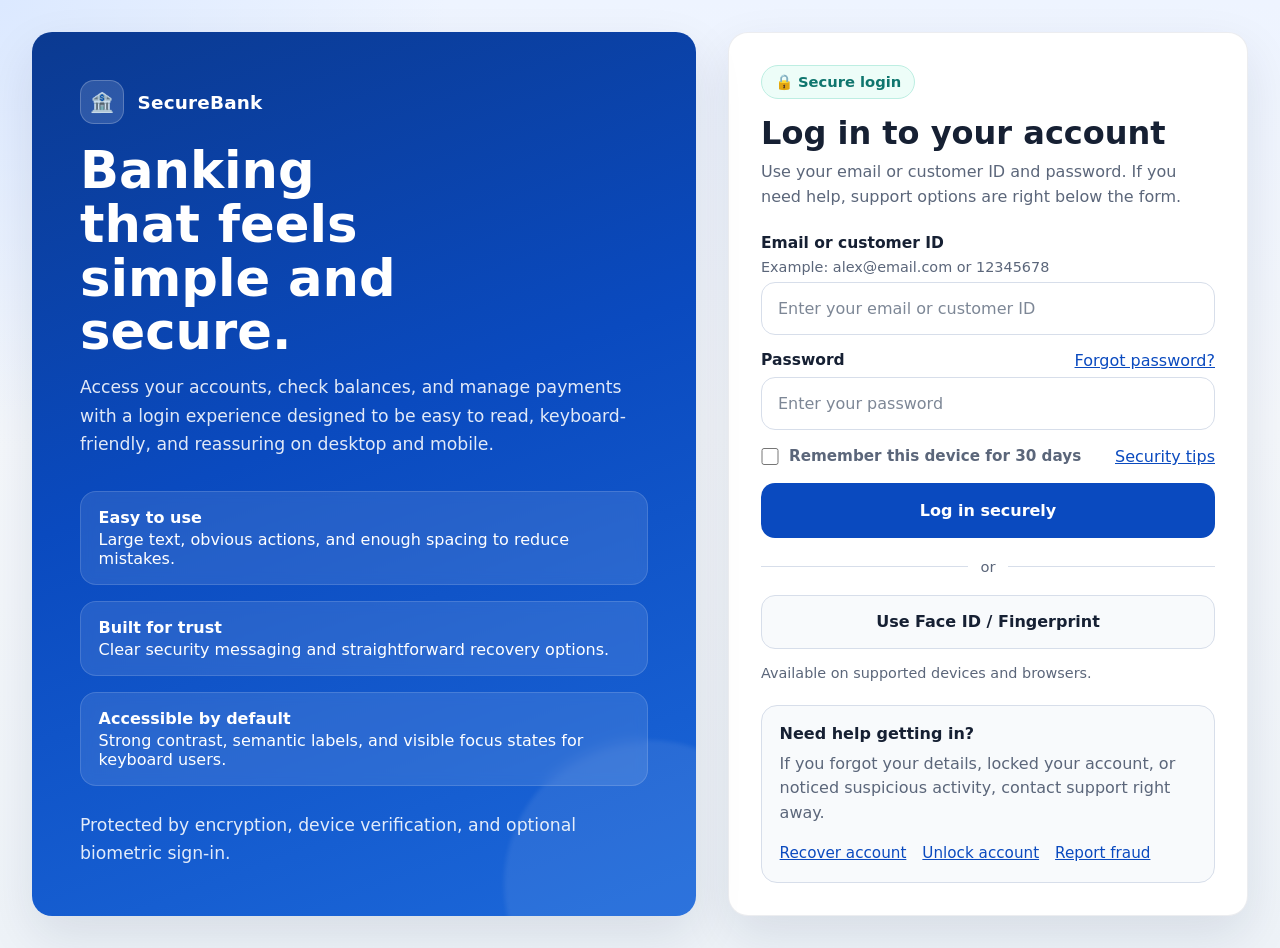
==== banking-login.html @ 1de24174 "Improve banking login page for mobile" ====
<!DOCTYPE html>
<html lang="en">
<head>
  <meta charset="UTF-8" />
  <meta name="viewport" content="width=device-width, initial-scale=1.0" />
  <title>SecureBank — Log in</title>
  <style>
    :root {
      --bg: #f4f7fb;
      --panel: #ffffff;
      --panel-muted: #f8fafc;
      --text: #162033;
      --muted: #5b667a;
      --border: #d7deea;
      --primary: #0a4abf;
      --primary-hover: #083994;
      --focus: #ffbf47;
      --success: #0f766e;
      --shadow: 0 20px 50px rgba(9, 30, 66, 0.10);
      --radius: 20px;
    }

    * { box-sizing: border-box; }

    html {
      -webkit-text-size-adjust: 100%;
    }

    body {
      margin: 0;
      font-family: Inter, system-ui, -apple-system, BlinkMacSystemFont, "Segoe UI", sans-serif;
      background:
        radial-gradient(circle at top left, #dce9ff 0, transparent 28%),
        linear-gradient(180deg, #eef4ff 0%, var(--bg) 45%, #eef3f8 100%);
      color: var(--text);
      min-height: 100vh;
    }

    a { color: var(--primary); }

    a:focus-visible,
    button:focus-visible,
    input:focus-visible {
      outline: 3px solid var(--focus);
      outline-offset: 3px;
    }

    .page {
      min-height: 100vh;
      display: grid;
      grid-template-columns: 1.1fr minmax(420px, 520px);
      gap: 2rem;
      align-items: stretch;
      padding: 2rem;
    }

    .hero,
    .card {
      border-radius: var(--radius);
    }

    .hero {
      padding: 3rem;
      background: linear-gradient(160deg, #0b3a91 0%, #0a4abf 45%, #1c68da 100%);
      color: white;
      box-shadow: var(--shadow);
      display: flex;
      flex-direction: column;
      justify-content: space-between;
      min-height: 720px;
      position: relative;
      overflow: hidden;
    }

    .hero::after {
      content: "";
      position: absolute;
      inset: auto -6rem -7rem auto;
      width: 18rem;
      height: 18rem;
      border-radius: 50%;
      background: rgba(255,255,255,0.08);
      filter: blur(2px);
    }

    .hero > * {
      position: relative;
      z-index: 1;
    }

    .brand {
      display: inline-flex;
      align-items: center;
      gap: 0.85rem;
      font-weight: 800;
      letter-spacing: 0.01em;
      font-size: 1.15rem;
    }

    .brand-mark {
      width: 2.75rem;
      height: 2.75rem;
      border-radius: 14px;
      display: inline-grid;
      place-items: center;
      background: rgba(255,255,255,0.14);
      border: 1px solid rgba(255,255,255,0.22);
      font-size: 1.2rem;
    }

    .hero h1 {
      margin: 1.25rem 0 0.9rem;
      font-size: clamp(2rem, 4vw, 3.4rem);
      line-height: 1.05;
      max-width: 10ch;
    }

    .hero p {
      color: rgba(255,255,255,0.88);
      font-size: 1.08rem;
      line-height: 1.65;
      max-width: 54ch;
      margin: 0;
    }

    .feature-list {
      list-style: none;
      padding: 0;
      margin: 2rem 0 0;
      display: grid;
      gap: 1rem;
    }

    .feature-list li {
      padding: 1rem 1.1rem;
      border-radius: 16px;
      background: rgba(255,255,255,0.10);
      border: 1px solid rgba(255,255,255,0.14);
      backdrop-filter: blur(6px);
    }

    .feature-list strong {
      display: block;
      margin-bottom: 0.2rem;
      font-size: 1rem;
    }

    .footer-note {
      margin-top: 2rem;
      color: rgba(255,255,255,0.78);
      font-size: 0.95rem;
    }

    .card-wrap {
      display: grid;
      place-items: center;
    }

    .card {
      width: 100%;
      background: var(--panel);
      border: 1px solid rgba(14, 30, 62, 0.08);
      box-shadow: var(--shadow);
      padding: 2rem;
    }

    .eyebrow {
      display: inline-flex;
      align-items: center;
      gap: 0.5rem;
      color: var(--success);
      background: #edfdf8;
      border: 1px solid #bdeee2;
      border-radius: 999px;
      padding: 0.45rem 0.8rem;
      font-size: 0.92rem;
      font-weight: 600;
    }

    .card h2 {
      margin: 1rem 0 0.4rem;
      font-size: 2rem;
      line-height: 1.15;
    }

    .card > p {
      margin: 0 0 1.5rem;
      color: var(--muted);
      line-height: 1.6;
    }

    form {
      display: grid;
      gap: 1rem;
    }

    .field {
      display: grid;
      gap: 0.45rem;
    }

    label {
      font-weight: 700;
      font-size: 0.97rem;
    }

    .hint {
      color: var(--muted);
      font-size: 0.9rem;
    }

    input {
      width: 100%;
      min-height: 3.3rem;
      border: 1px solid var(--border);
      border-radius: 14px;
      padding: 0.85rem 1rem;
      font: inherit;
      color: var(--text);
      background: #fff;
    }

    input::placeholder { color: #7d8796; }

    .inline-row {
      display: flex;
      justify-content: space-between;
      gap: 1rem;
      align-items: center;
      flex-wrap: wrap;
    }

    .check {
      display: inline-flex;
      align-items: center;
      gap: 0.65rem;
      color: var(--muted);
      font-size: 0.95rem;
      line-height: 1.4;
    }

    .check input {
      width: 1.1rem;
      height: 1.1rem;
      min-height: auto;
      margin: 0;
      accent-color: var(--primary);
      flex: 0 0 auto;
    }

    .btn {
      min-height: 3.4rem;
      border: 0;
      border-radius: 14px;
      font: inherit;
      font-weight: 800;
      cursor: pointer;
      transition: transform 120ms ease, background 120ms ease;
      width: 100%;
    }

    .btn:hover { transform: translateY(-1px); }

    .btn-primary {
      background: var(--primary);
      color: white;
    }

    .btn-primary:hover { background: var(--primary-hover); }

    .btn-secondary {
      background: var(--panel-muted);
      color: var(--text);
      border: 1px solid var(--border);
    }

    .or {
      display: grid;
      grid-template-columns: 1fr auto 1fr;
      gap: 0.75rem;
      align-items: center;
      color: var(--muted);
      font-size: 0.92rem;
      margin: 0.25rem 0;
    }

    .or::before,
    .or::after {
      content: "";
      height: 1px;
      background: var(--border);
    }

    .support-box {
      margin-top: 1.5rem;
      padding: 1rem 1.1rem;
      border-radius: 16px;
      background: var(--panel-muted);
      border: 1px solid var(--border);
      color: var(--muted);
      line-height: 1.55;
    }

    .support-box strong {
      color: var(--text);
      display: block;
      margin-bottom: 0.3rem;
    }

    .sub-links {
      display: flex;
      gap: 1rem;
      flex-wrap: wrap;
      margin-top: 1rem;
      font-size: 0.95rem;
    }

    @media (max-width: 980px) {
      .page {
        grid-template-columns: 1fr;
      }

      .hero {
        min-height: auto;
      }
    }

    @media (max-width: 640px) {
      body {
        background: linear-gradient(180deg, #eef4ff 0%, #f6f9fc 100%);
      }

      .page {
        padding: 0.75rem;
        gap: 0.9rem;
      }

      .hero,
      .card {
        padding: 1.2rem;
        border-radius: 18px;
      }

      .hero h1 {
        max-width: none;
        font-size: 1.85rem;
      }

      .hero p {
        font-size: 1rem;
      }

      .feature-list {
        gap: 0.75rem;
        margin-top: 1.25rem;
      }

      .feature-list li {
        padding: 0.9rem;
      }

      .footer-note {
        margin-top: 1.25rem;
        font-size: 0.9rem;
      }

      .card h2 {
        font-size: 1.55rem;
      }

      .card > p {
        margin-bottom: 1.1rem;
      }

      input,
      .btn {
        min-height: 3.5rem;
      }

      .inline-row {
        align-items: flex-start;
      }

      .inline-row a {
        font-size: 0.95rem;
      }

      .sub-links {
        flex-direction: column;
        gap: 0.55rem;
      }
    }
  </style>
</head>
<body>
  <main class="page">
    <section class="hero" aria-labelledby="welcome-heading">
      <div>
        <div class="brand" aria-label="SecureBank">
          <span class="brand-mark" aria-hidden="true">🏦</span>
          <span>SecureBank</span>
        </div>
        <h1 id="welcome-heading">Banking that feels simple and secure.</h1>
        <p>
          Access your accounts, check balances, and manage payments with a login experience designed to be easy to read,
          keyboard-friendly, and reassuring on desktop and mobile.
        </p>

        <ul class="feature-list">
          <li>
            <strong>Easy to use</strong>
            Large text, obvious actions, and enough spacing to reduce mistakes.
          </li>
          <li>
            <strong>Built for trust</strong>
            Clear security messaging and straightforward recovery options.
          </li>
          <li>
            <strong>Accessible by default</strong>
            Strong contrast, semantic labels, and visible focus states for keyboard users.
          </li>
        </ul>
      </div>

      <p class="footer-note">Protected by encryption, device verification, and optional biometric sign-in.</p>
    </section>

    <section class="card-wrap" aria-label="Login panel">
      <div class="card">
        <span class="eyebrow" aria-label="Security notice">🔒 Secure login</span>
        <h2>Log in to your account</h2>
        <p>Use your email or customer ID and password. If you need help, support options are right below the form.</p>

        <form action="#" method="post">
          <div class="field">
            <label for="identity">Email or customer ID</label>
            <span class="hint" id="identity-hint">Example: alex@email.com or 12345678</span>
            <input id="identity" name="identity" type="text" autocomplete="username" inputmode="email" aria-describedby="identity-hint" placeholder="Enter your email or customer ID" />
          </div>

          <div class="field">
            <div class="inline-row">
              <label for="password">Password</label>
              <a href="#">Forgot password?</a>
            </div>
            <input id="password" name="password" type="password" autocomplete="current-password" placeholder="Enter your password" />
          </div>

          <div class="inline-row">
            <label class="check" for="remember-me">
              <input id="remember-me" name="remember-me" type="checkbox" />
              <span>Remember this device for 30 days</span>
            </label>
            <a href="#">Security tips</a>
          </div>

          <button class="btn btn-primary" type="submit">Log in securely</button>

          <div class="or">or</div>

          <button class="btn btn-secondary" type="button" aria-describedby="biometric-note">Use Face ID / Fingerprint</button>
          <span class="hint" id="biometric-note">Available on supported devices and browsers.</span>
        </form>

        <div class="support-box" role="note" aria-label="Help and support">
          <strong>Need help getting in?</strong>
          If you forgot your details, locked your account, or noticed suspicious activity, contact support right away.
          <div class="sub-links">
            <a href="#">Recover account</a>
            <a href="#">Unlock account</a>
            <a href="#">Report fraud</a>
          </div>
        </div>
      </div>
    </section>
  </main>
</body>
</html>
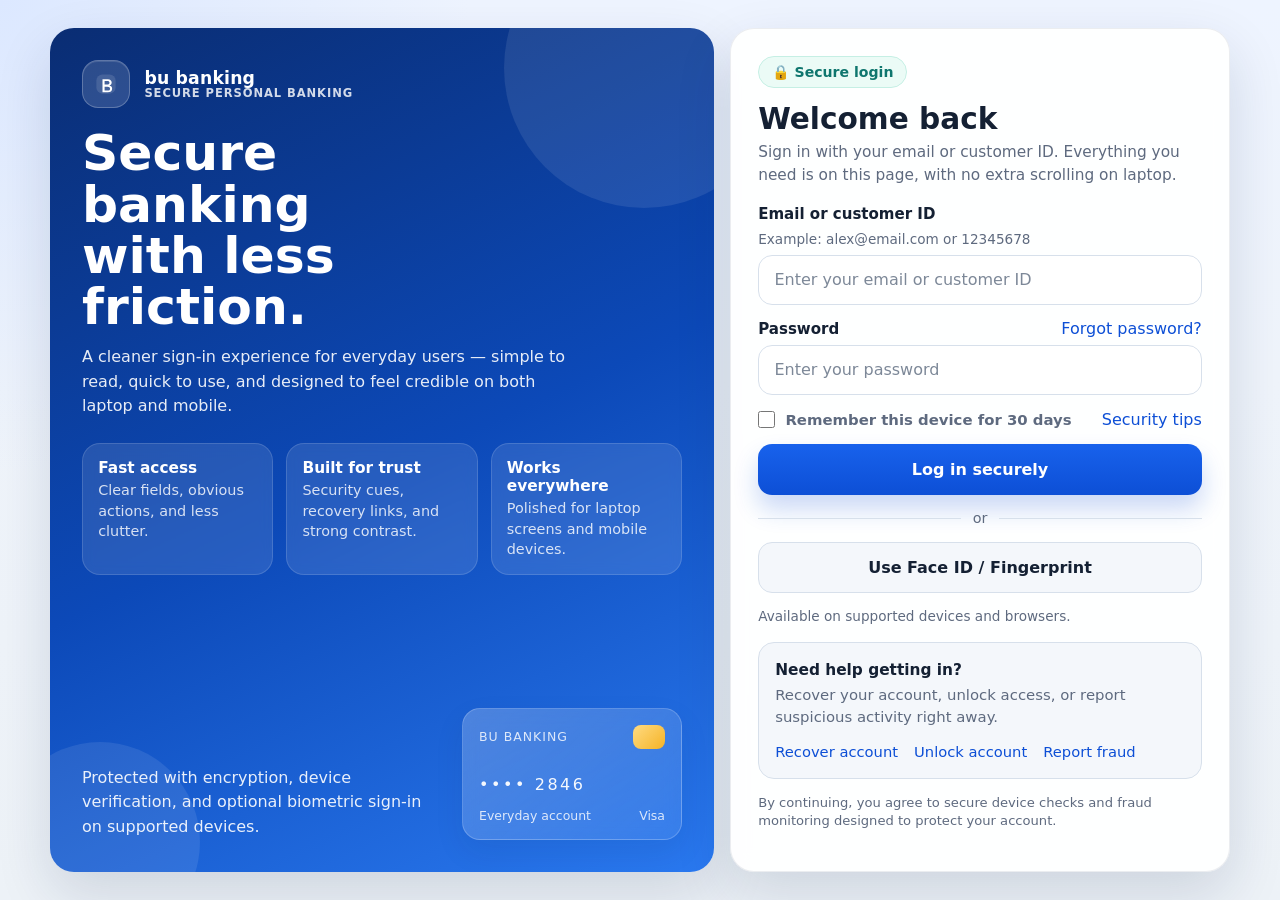
==== commit bc55d9a8: "Refresh bu banking login page with premium one-screen layout" ====
--- a/banking-login.html
+++ b/banking-login.html
@@ -3,40 +3,48 @@
 <head>
   <meta charset="UTF-8" />
   <meta name="viewport" content="width=device-width, initial-scale=1.0" />
-  <title>SecureBank — Log in</title>
+  <title>bu banking — Log in</title>
   <style>
     :root {
-      --bg: #f4f7fb;
-      --panel: #ffffff;
-      --panel-muted: #f8fafc;
-      --text: #162033;
-      --muted: #5b667a;
-      --border: #d7deea;
-      --primary: #0a4abf;
-      --primary-hover: #083994;
+      --bg: #eff4fb;
+      --panel: rgba(255, 255, 255, 0.94);
+      --panel-solid: #ffffff;
+      --panel-muted: #f4f7fb;
+      --text: #142033;
+      --muted: #5e6a7f;
+      --border: #d7e0eb;
+      --primary: #0d4fd6;
+      --primary-hover: #0a3faa;
+      --primary-deep: #0a2f7a;
       --focus: #ffbf47;
       --success: #0f766e;
-      --shadow: 0 20px 50px rgba(9, 30, 66, 0.10);
-      --radius: 20px;
+      --hero-start: #0a2d73;
+      --hero-mid: #0c49b8;
+      --hero-end: #2a79f0;
+      --shadow: 0 22px 56px rgba(12, 32, 77, 0.14);
+      --shadow-soft: 0 12px 30px rgba(12, 32, 77, 0.08);
+      --radius: 24px;
     }
 
     * { box-sizing: border-box; }
-
-    html {
-      -webkit-text-size-adjust: 100%;
-    }
+    html { -webkit-text-size-adjust: 100%; }
 
     body {
       margin: 0;
       font-family: Inter, system-ui, -apple-system, BlinkMacSystemFont, "Segoe UI", sans-serif;
       background:
-        radial-gradient(circle at top left, #dce9ff 0, transparent 28%),
-        linear-gradient(180deg, #eef4ff 0%, var(--bg) 45%, #eef3f8 100%);
+        radial-gradient(circle at top left, #dce8ff 0, transparent 30%),
+        linear-gradient(180deg, #eef4ff 0%, var(--bg) 42%, #edf2f7 100%);
       color: var(--text);
       min-height: 100vh;
     }
 
-    a { color: var(--primary); }
+    a {
+      color: var(--primary);
+      text-decoration: none;
+    }
+
+    a:hover { text-decoration: underline; }
 
     a:focus-visible,
     button:focus-visible,
@@ -48,107 +56,206 @@
     .page {
       min-height: 100vh;
       display: grid;
-      grid-template-columns: 1.1fr minmax(420px, 520px);
-      gap: 2rem;
+      place-items: center;
+      padding: 1.25rem;
+    }
+
+    .shell {
+      width: min(1180px, 100%);
+      min-height: min(92vh, 860px);
+      display: grid;
+      grid-template-columns: 1.05fr minmax(420px, 500px);
+      gap: 1rem;
       align-items: stretch;
-      padding: 2rem;
     }
 
     .hero,
     .card {
       border-radius: var(--radius);
+      overflow: hidden;
     }
 
     .hero {
-      padding: 3rem;
-      background: linear-gradient(160deg, #0b3a91 0%, #0a4abf 45%, #1c68da 100%);
+      position: relative;
+      background: linear-gradient(155deg, var(--hero-start) 0%, var(--hero-mid) 52%, var(--hero-end) 100%);
       color: white;
       box-shadow: var(--shadow);
+      padding: 2rem;
       display: flex;
       flex-direction: column;
       justify-content: space-between;
-      min-height: 720px;
-      position: relative;
-      overflow: hidden;
-    }
-
+      min-height: 0;
+    }
+
+    .hero::before,
     .hero::after {
       content: "";
       position: absolute;
-      inset: auto -6rem -7rem auto;
-      width: 18rem;
-      height: 18rem;
-      border-radius: 50%;
-      background: rgba(255,255,255,0.08);
-      filter: blur(2px);
-    }
-
-    .hero > * {
-      position: relative;
-      z-index: 1;
-    }
+      border-radius: 999px;
+      background: rgba(255,255,255,0.09);
+      z-index: 0;
+    }
+
+    .hero::before {
+      width: 280px;
+      height: 280px;
+      top: -100px;
+      right: -70px;
+    }
+
+    .hero::after {
+      width: 200px;
+      height: 200px;
+      bottom: -70px;
+      left: -50px;
+    }
+
+    .hero > * { position: relative; z-index: 1; }
 
     .brand {
       display: inline-flex;
       align-items: center;
-      gap: 0.85rem;
+      gap: 0.9rem;
       font-weight: 800;
       letter-spacing: 0.01em;
-      font-size: 1.15rem;
-    }
-
-    .brand-mark {
-      width: 2.75rem;
-      height: 2.75rem;
-      border-radius: 14px;
-      display: inline-grid;
+      font-size: 1.08rem;
+    }
+
+    .logo {
+      width: 3rem;
+      height: 3rem;
+      border-radius: 16px;
+      background: rgba(255,255,255,0.14);
+      border: 1px solid rgba(255,255,255,0.24);
+      display: grid;
       place-items: center;
-      background: rgba(255,255,255,0.14);
-      border: 1px solid rgba(255,255,255,0.22);
-      font-size: 1.2rem;
+      box-shadow: inset 0 1px 0 rgba(255,255,255,0.12);
+      flex: 0 0 auto;
+    }
+
+    .logo svg {
+      width: 1.75rem;
+      height: 1.75rem;
+      display: block;
+    }
+
+    .brand-text {
+      display: flex;
+      flex-direction: column;
+      line-height: 1.05;
+    }
+
+    .brand-text small {
+      font-size: 0.72rem;
+      font-weight: 600;
+      opacity: 0.82;
+      letter-spacing: 0.08em;
+      text-transform: uppercase;
+    }
+
+    .hero-copy {
+      margin: 1.2rem 0 1.5rem;
     }
 
     .hero h1 {
-      margin: 1.25rem 0 0.9rem;
-      font-size: clamp(2rem, 4vw, 3.4rem);
-      line-height: 1.05;
-      max-width: 10ch;
+      margin: 0 0 0.75rem;
+      font-size: clamp(2rem, 4vw, 3.15rem);
+      line-height: 1.02;
+      max-width: 9ch;
     }
 
     .hero p {
-      color: rgba(255,255,255,0.88);
-      font-size: 1.08rem;
-      line-height: 1.65;
-      max-width: 54ch;
       margin: 0;
-    }
-
-    .feature-list {
-      list-style: none;
-      padding: 0;
-      margin: 2rem 0 0;
-      display: grid;
-      gap: 1rem;
-    }
-
-    .feature-list li {
-      padding: 1rem 1.1rem;
-      border-radius: 16px;
-      background: rgba(255,255,255,0.10);
+      max-width: 48ch;
+      color: rgba(255,255,255,0.9);
+      font-size: 1rem;
+      line-height: 1.55;
+    }
+
+    .trust-grid {
+      display: grid;
+      grid-template-columns: repeat(3, minmax(0, 1fr));
+      gap: 0.8rem;
+      margin-top: 1.2rem;
+    }
+
+    .trust-card {
+      padding: 0.95rem;
+      border-radius: 18px;
+      background: rgba(255,255,255,0.11);
       border: 1px solid rgba(255,255,255,0.14);
       backdrop-filter: blur(6px);
     }
 
-    .feature-list strong {
+    .trust-card strong {
       display: block;
-      margin-bottom: 0.2rem;
+      font-size: 0.96rem;
+      margin-bottom: 0.18rem;
+    }
+
+    .trust-card span {
+      display: block;
+      color: rgba(255,255,255,0.82);
+      font-size: 0.9rem;
+      line-height: 1.4;
+    }
+
+    .hero-bottom {
+      display: grid;
+      grid-template-columns: 1fr auto;
+      gap: 1rem;
+      align-items: end;
+      margin-top: 1.3rem;
+    }
+
+    .hero-note {
+      color: rgba(255,255,255,0.78);
+      font-size: 0.92rem;
+      line-height: 1.45;
+    }
+
+    .mini-card {
+      width: 220px;
+      padding: 1rem;
+      border-radius: 18px;
+      background: linear-gradient(140deg, rgba(255,255,255,0.22), rgba(255,255,255,0.08));
+      border: 1px solid rgba(255,255,255,0.2);
+      box-shadow: var(--shadow-soft);
+      backdrop-filter: blur(8px);
+    }
+
+    .mini-card-top,
+    .mini-card-bottom {
+      display: flex;
+      justify-content: space-between;
+      align-items: center;
+    }
+
+    .mini-card-top {
+      margin-bottom: 1.6rem;
+      font-size: 0.78rem;
+      letter-spacing: 0.08em;
+      text-transform: uppercase;
+      color: rgba(255,255,255,0.82);
+    }
+
+    .mini-chip {
+      width: 2rem;
+      height: 1.5rem;
+      border-radius: 8px;
+      background: linear-gradient(135deg, #ffdb82, #f5b326);
+    }
+
+    .mini-card-number {
       font-size: 1rem;
-    }
-
-    .footer-note {
-      margin-top: 2rem;
-      color: rgba(255,255,255,0.78);
-      font-size: 0.95rem;
+      letter-spacing: 0.16em;
+      margin-bottom: 0.9rem;
+      color: rgba(255,255,255,0.95);
+    }
+
+    .mini-card-bottom {
+      font-size: 0.78rem;
+      color: rgba(255,255,255,0.82);
     }
 
     .card-wrap {
@@ -159,9 +266,12 @@
     .card {
       width: 100%;
       background: var(--panel);
-      border: 1px solid rgba(14, 30, 62, 0.08);
+      border: 1px solid rgba(18, 32, 63, 0.08);
       box-shadow: var(--shadow);
-      padding: 2rem;
+      backdrop-filter: blur(10px);
+      padding: 1.7rem;
+      display: grid;
+      align-content: center;
     }
 
     .eyebrow {
@@ -169,64 +279,76 @@
       align-items: center;
       gap: 0.5rem;
       color: var(--success);
-      background: #edfdf8;
-      border: 1px solid #bdeee2;
+      background: #ebfbf6;
+      border: 1px solid #c5efe4;
       border-radius: 999px;
-      padding: 0.45rem 0.8rem;
-      font-size: 0.92rem;
-      font-weight: 600;
+      padding: 0.42rem 0.78rem;
+      font-size: 0.88rem;
+      font-weight: 700;
+      width: fit-content;
     }
 
     .card h2 {
-      margin: 1rem 0 0.4rem;
-      font-size: 2rem;
-      line-height: 1.15;
-    }
-
-    .card > p {
-      margin: 0 0 1.5rem;
+      margin: 0.95rem 0 0.35rem;
+      font-size: 1.85rem;
+      line-height: 1.1;
+    }
+
+    .card-intro {
+      margin: 0 0 1.15rem;
       color: var(--muted);
-      line-height: 1.6;
+      line-height: 1.5;
+      font-size: 0.96rem;
     }
 
     form {
       display: grid;
-      gap: 1rem;
+      gap: 0.9rem;
     }
 
     .field {
       display: grid;
-      gap: 0.45rem;
+      gap: 0.4rem;
     }
 
     label {
       font-weight: 700;
-      font-size: 0.97rem;
+      font-size: 0.94rem;
     }
 
     .hint {
       color: var(--muted);
-      font-size: 0.9rem;
+      font-size: 0.85rem;
+      line-height: 1.35;
     }
 
     input {
       width: 100%;
-      min-height: 3.3rem;
+      min-height: 3.15rem;
       border: 1px solid var(--border);
       border-radius: 14px;
-      padding: 0.85rem 1rem;
+      padding: 0.82rem 0.95rem;
       font: inherit;
       color: var(--text);
-      background: #fff;
-    }
-
-    input::placeholder { color: #7d8796; }
+      background: var(--panel-solid);
+      transition: border-color 120ms ease, box-shadow 120ms ease;
+    }
+
+    input::placeholder {
+      color: #7d8898;
+    }
+
+    input:hover,
+    input:focus-visible {
+      border-color: #9eb6e9;
+      box-shadow: 0 0 0 4px rgba(13, 79, 214, 0.08);
+    }
 
     .inline-row {
       display: flex;
       justify-content: space-between;
+      align-items: center;
       gap: 1rem;
-      align-items: center;
       flex-wrap: wrap;
     }
 
@@ -235,38 +357,44 @@
       align-items: center;
       gap: 0.65rem;
       color: var(--muted);
-      font-size: 0.95rem;
-      line-height: 1.4;
+      font-size: 0.93rem;
+      line-height: 1.35;
     }
 
     .check input {
-      width: 1.1rem;
-      height: 1.1rem;
+      width: 1.05rem;
+      height: 1.05rem;
       min-height: auto;
       margin: 0;
       accent-color: var(--primary);
       flex: 0 0 auto;
+      box-shadow: none;
     }
 
     .btn {
-      min-height: 3.4rem;
+      width: 100%;
+      min-height: 3.2rem;
       border: 0;
       border-radius: 14px;
       font: inherit;
       font-weight: 800;
       cursor: pointer;
-      transition: transform 120ms ease, background 120ms ease;
-      width: 100%;
-    }
-
-    .btn:hover { transform: translateY(-1px); }
+      transition: transform 120ms ease, background 120ms ease, box-shadow 120ms ease;
+    }
+
+    .btn:hover {
+      transform: translateY(-1px);
+    }
 
     .btn-primary {
-      background: var(--primary);
+      background: linear-gradient(180deg, #1862ec 0%, var(--primary) 100%);
       color: white;
-    }
-
-    .btn-primary:hover { background: var(--primary-hover); }
+      box-shadow: 0 14px 24px rgba(13, 79, 214, 0.22);
+    }
+
+    .btn-primary:hover {
+      background: linear-gradient(180deg, #1557d2 0%, var(--primary-hover) 100%);
+    }
 
     .btn-secondary {
       background: var(--panel-muted);
@@ -280,8 +408,8 @@
       gap: 0.75rem;
       align-items: center;
       color: var(--muted);
-      font-size: 0.92rem;
-      margin: 0.25rem 0;
+      font-size: 0.9rem;
+      margin: 0.05rem 0;
     }
 
     .or::before,
@@ -292,97 +420,116 @@
     }
 
     .support-box {
-      margin-top: 1.5rem;
-      padding: 1rem 1.1rem;
+      margin-top: 1.05rem;
+      padding: 0.95rem 1rem;
       border-radius: 16px;
       background: var(--panel-muted);
       border: 1px solid var(--border);
       color: var(--muted);
-      line-height: 1.55;
+      line-height: 1.45;
+      font-size: 0.93rem;
     }
 
     .support-box strong {
+      display: block;
+      margin-bottom: 0.28rem;
       color: var(--text);
-      display: block;
-      margin-bottom: 0.3rem;
+      font-size: 0.96rem;
     }
 
     .sub-links {
       display: flex;
-      gap: 1rem;
       flex-wrap: wrap;
-      margin-top: 1rem;
-      font-size: 0.95rem;
-    }
-
-    @media (max-width: 980px) {
+      gap: 0.8rem 1rem;
+      margin-top: 0.8rem;
+      font-size: 0.92rem;
+    }
+
+    .legal {
+      margin-top: 0.95rem;
+      color: var(--muted);
+      font-size: 0.82rem;
+      line-height: 1.4;
+    }
+
+    @media (max-width: 1100px) {
+      .shell {
+        grid-template-columns: 1fr 460px;
+      }
+
+      .trust-grid {
+        grid-template-columns: 1fr;
+      }
+
+      .hero-bottom {
+        grid-template-columns: 1fr;
+      }
+    }
+
+    @media (max-width: 920px) {
       .page {
+        padding: 0.85rem;
+      }
+
+      .shell {
+        min-height: auto;
         grid-template-columns: 1fr;
       }
 
-      .hero {
+      .hero,
+      .card {
         min-height: auto;
+      }
+
+      .mini-card {
+        width: 100%;
+        max-width: 260px;
       }
     }
 
     @media (max-width: 640px) {
       body {
-        background: linear-gradient(180deg, #eef4ff 0%, #f6f9fc 100%);
+        background: linear-gradient(180deg, #eef4ff 0%, #f5f8fc 100%);
       }
 
       .page {
-        padding: 0.75rem;
-        gap: 0.9rem;
+        padding: 0.7rem;
       }
 
       .hero,
       .card {
         padding: 1.2rem;
-        border-radius: 18px;
+        border-radius: 20px;
+      }
+
+      .hero-copy {
+        margin-bottom: 1rem;
       }
 
       .hero h1 {
         max-width: none;
-        font-size: 1.85rem;
+        font-size: 1.95rem;
       }
 
       .hero p {
-        font-size: 1rem;
-      }
-
-      .feature-list {
-        gap: 0.75rem;
-        margin-top: 1.25rem;
-      }
-
-      .feature-list li {
-        padding: 0.9rem;
-      }
-
-      .footer-note {
-        margin-top: 1.25rem;
-        font-size: 0.9rem;
+        font-size: 0.96rem;
+      }
+
+      .trust-grid {
+        gap: 0.7rem;
+      }
+
+      .trust-card {
+        padding: 0.82rem;
       }
 
       .card h2 {
-        font-size: 1.55rem;
-      }
-
-      .card > p {
-        margin-bottom: 1.1rem;
+        font-size: 1.6rem;
       }
 
       input,
       .btn {
-        min-height: 3.5rem;
-      }
-
-      .inline-row {
-        align-items: flex-start;
-      }
-
-      .inline-row a {
-        font-size: 0.95rem;
+        min-height: 3.45rem;
       }
 
       .sub-links {
@@ -394,85 +541,113 @@
 </head>
 <body>
   <main class="page">
-    <section class="hero" aria-labelledby="welcome-heading">
-      <div>
-        <div class="brand" aria-label="SecureBank">
-          <span class="brand-mark" aria-hidden="true">🏦</span>
-          <span>SecureBank</span>
-        </div>
-        <h1 id="welcome-heading">Banking that feels simple and secure.</h1>
-        <p>
-          Access your accounts, check balances, and manage payments with a login experience designed to be easy to read,
-          keyboard-friendly, and reassuring on desktop and mobile.
-        </p>
-
-        <ul class="feature-list">
-          <li>
-            <strong>Easy to use</strong>
-            Large text, obvious actions, and enough spacing to reduce mistakes.
-          </li>
-          <li>
-            <strong>Built for trust</strong>
-            Clear security messaging and straightforward recovery options.
-          </li>
-          <li>
-            <strong>Accessible by default</strong>
-            Strong contrast, semantic labels, and visible focus states for keyboard users.
-          </li>
-        </ul>
-      </div>
-
-      <p class="footer-note">Protected by encryption, device verification, and optional biometric sign-in.</p>
-    </section>
-
-    <section class="card-wrap" aria-label="Login panel">
-      <div class="card">
-        <span class="eyebrow" aria-label="Security notice">🔒 Secure login</span>
-        <h2>Log in to your account</h2>
-        <p>Use your email or customer ID and password. If you need help, support options are right below the form.</p>
-
-        <form action="#" method="post">
-          <div class="field">
-            <label for="identity">Email or customer ID</label>
-            <span class="hint" id="identity-hint">Example: alex@email.com or 12345678</span>
-            <input id="identity" name="identity" type="text" autocomplete="username" inputmode="email" aria-describedby="identity-hint" placeholder="Enter your email or customer ID" />
+    <div class="shell">
+      <section class="hero" aria-labelledby="welcome-heading">
+        <div>
+          <div class="brand" aria-label="bu banking">
+            <div class="logo" aria-hidden="true">
+              <svg viewBox="0 0 64 64" fill="none" xmlns="http://www.w3.org/2000/svg">
+                <rect x="10" y="10" width="44" height="44" rx="14" fill="white" fill-opacity="0.12"/>
+                <path d="M24 21H36.5C41.7 21 45 24 45 28.7C45 32.2 43 34.8 39.8 35.6C43.7 36.3 46 39 46 42.8C46 48.1 42.2 51 36.1 51H24V21ZM35 33.3C38.1 33.3 40 31.8 40 29.1C40 26.5 38.2 25 35 25H28.8V33.3H35ZM35.8 47C39.4 47 41.3 45.5 41.3 42.6C41.3 39.7 39.3 38.1 35.5 38.1H28.8V47H35.8Z" fill="white"/>
+              </svg>
+            </div>
+            <div class="brand-text">
+              <span>bu banking</span>
+              <small>secure personal banking</small>
+            </div>
           </div>
 
-          <div class="field">
-            <div class="inline-row">
-              <label for="password">Password</label>
-              <a href="#">Forgot password?</a>
-            </div>
-            <input id="password" name="password" type="password" autocomplete="current-password" placeholder="Enter your password" />
+          <div class="hero-copy">
+            <h1 id="welcome-heading">Secure banking with less friction.</h1>
+            <p>
+              A cleaner sign-in experience for everyday users — simple to read, quick to use, and designed to feel credible on both laptop and mobile.
+            </p>
           </div>
 
-          <div class="inline-row">
-            <label class="check" for="remember-me">
-              <input id="remember-me" name="remember-me" type="checkbox" />
-              <span>Remember this device for 30 days</span>
-            </label>
-            <a href="#">Security tips</a>
-          </div>
-
-          <button class="btn btn-primary" type="submit">Log in securely</button>
-
-          <div class="or">or</div>
-
-          <button class="btn btn-secondary" type="button" aria-describedby="biometric-note">Use Face ID / Fingerprint</button>
-          <span class="hint" id="biometric-note">Available on supported devices and browsers.</span>
-        </form>
-
-        <div class="support-box" role="note" aria-label="Help and support">
-          <strong>Need help getting in?</strong>
-          If you forgot your details, locked your account, or noticed suspicious activity, contact support right away.
-          <div class="sub-links">
-            <a href="#">Recover account</a>
-            <a href="#">Unlock account</a>
-            <a href="#">Report fraud</a>
+          <div class="trust-grid" aria-label="Key benefits">
+            <div class="trust-card">
+              <strong>Fast access</strong>
+              <span>Clear fields, obvious actions, and less clutter.</span>
+            </div>
+            <div class="trust-card">
+              <strong>Built for trust</strong>
+              <span>Security cues, recovery links, and strong contrast.</span>
+            </div>
+            <div class="trust-card">
+              <strong>Works everywhere</strong>
+              <span>Polished for laptop screens and mobile devices.</span>
+            </div>
           </div>
         </div>
-      </div>
-    </section>
+
+        <div class="hero-bottom">
+          <p class="hero-note">Protected with encryption, device verification, and optional biometric sign-in on supported devices.</p>
+
+          <div class="mini-card" aria-hidden="true">
+            <div class="mini-card-top">
+              <span>bu banking</span>
+              <span class="mini-chip"></span>
+            </div>
+            <div class="mini-card-number">•••• 2846</div>
+            <div class="mini-card-bottom">
+              <span>Everyday account</span>
+              <span>Visa</span>
+            </div>
+          </div>
+        </div>
+      </section>
+
+      <section class="card-wrap" aria-label="Login panel">
+        <div class="card">
+          <span class="eyebrow" aria-label="Security notice">🔒 Secure login</span>
+          <h2>Welcome back</h2>
+          <p class="card-intro">Sign in with your email or customer ID. Everything you need is on this page, with no extra scrolling on laptop.</p>
+
+          <form action="#" method="post">
+            <div class="field">
+              <label for="identity">Email or customer ID</label>
+              <span class="hint" id="identity-hint">Example: alex@email.com or 12345678</span>
+              <input id="identity" name="identity" type="text" autocomplete="username" inputmode="email" aria-describedby="identity-hint" placeholder="Enter your email or customer ID" />
+            </div>
+
+            <div class="field">
+              <div class="inline-row">
+                <label for="password">Password</label>
+                <a href="#">Forgot password?</a>
+              </div>
+              <input id="password" name="password" type="password" autocomplete="current-password" placeholder="Enter your password" />
+            </div>
+
+            <div class="inline-row">
+              <label class="check" for="remember-me">
+                <input id="remember-me" name="remember-me" type="checkbox" />
+                <span>Remember this device for 30 days</span>
+              </label>
+              <a href="#">Security tips</a>
+            </div>
+
+            <button class="btn btn-primary" type="submit">Log in securely</button>
+
+            <div class="or">or</div>
+
+            <button class="btn btn-secondary" type="button" aria-describedby="biometric-note">Use Face ID / Fingerprint</button>
+            <span class="hint" id="biometric-note">Available on supported devices and browsers.</span>
+          </form>
+
+          <div class="support-box" role="note" aria-label="Help and support">
+            <strong>Need help getting in?</strong>
+            Recover your account, unlock access, or report suspicious activity right away.
+            <div class="sub-links">
+              <a href="#">Recover account</a>
+              <a href="#">Unlock account</a>
+              <a href="#">Report fraud</a>
+            </div>
+          </div>
+
+          <p class="legal">By continuing, you agree to secure device checks and fraud monitoring designed to protect your account.</p>
+        </div>
+      </section>
+    </div>
   </main>
 </body>
 </html>
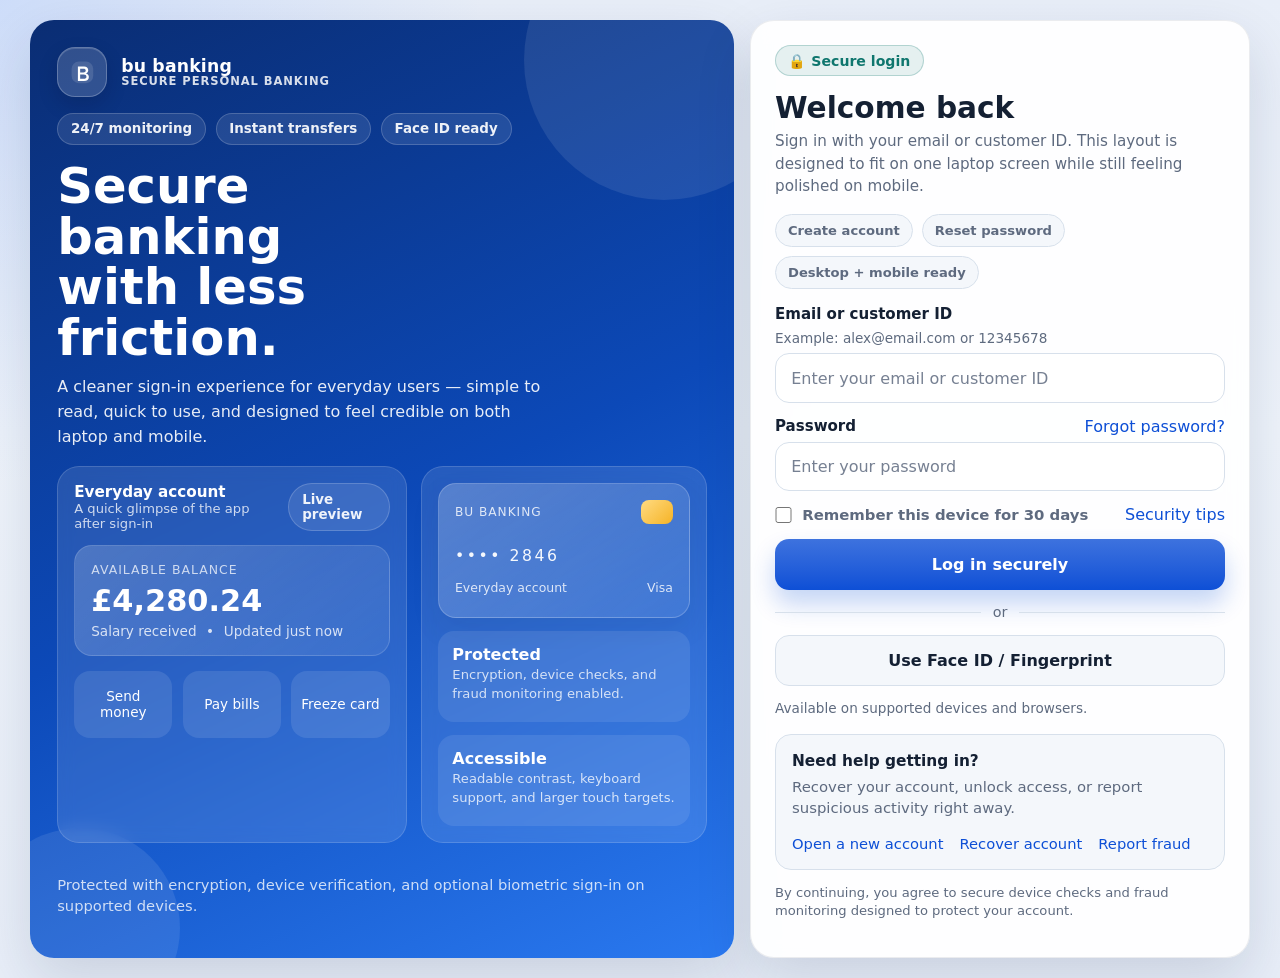
==== commit 82ec5f91: "Add dark mode and auth flow pages for bu banking" ====
--- a/banking-login.html
+++ b/banking-login.html
@@ -6,8 +6,10 @@
   <title>bu banking — Log in</title>
   <style>
     :root {
+      color-scheme: light dark;
       --bg: #eff4fb;
-      --panel: rgba(255, 255, 255, 0.94);
+      --bg-2: #e8eef8;
+      --panel: rgba(255, 255, 255, 0.92);
       --panel-solid: #ffffff;
       --panel-muted: #f4f7fb;
       --text: #142033;
@@ -15,7 +17,6 @@
       --border: #d7e0eb;
       --primary: #0d4fd6;
       --primary-hover: #0a3faa;
-      --primary-deep: #0a2f7a;
       --focus: #ffbf47;
       --success: #0f766e;
       --hero-start: #0a2d73;
@@ -26,516 +27,186 @@
       --radius: 24px;
     }
 
+    @media (prefers-color-scheme: dark) {
+      :root {
+        --bg: #09111f;
+        --bg-2: #0d1728;
+        --panel: rgba(10, 18, 32, 0.86);
+        --panel-solid: #0f1b31;
+        --panel-muted: #122038;
+        --text: #f3f7ff;
+        --muted: #b2bfd3;
+        --border: #25334d;
+        --primary: #5a8fff;
+        --primary-hover: #7ca6ff;
+        --success: #5fd0b7;
+        --hero-start: #061b46;
+        --hero-mid: #0b347f;
+        --hero-end: #1659cf;
+        --shadow: 0 22px 56px rgba(0, 0, 0, 0.38);
+        --shadow-soft: 0 12px 30px rgba(0, 0, 0, 0.26);
+      }
+    }
+
     * { box-sizing: border-box; }
     html { -webkit-text-size-adjust: 100%; }
-
     body {
       margin: 0;
       font-family: Inter, system-ui, -apple-system, BlinkMacSystemFont, "Segoe UI", sans-serif;
       background:
-        radial-gradient(circle at top left, #dce8ff 0, transparent 30%),
-        linear-gradient(180deg, #eef4ff 0%, var(--bg) 42%, #edf2f7 100%);
+        radial-gradient(circle at top left, rgba(110, 159, 255, 0.22) 0, transparent 30%),
+        linear-gradient(180deg, var(--bg-2) 0%, var(--bg) 44%, var(--bg-2) 100%);
       color: var(--text);
       min-height: 100vh;
     }
-
-    a {
-      color: var(--primary);
-      text-decoration: none;
-    }
-
+    a { color: var(--primary); text-decoration: none; }
     a:hover { text-decoration: underline; }
-
-    a:focus-visible,
-    button:focus-visible,
-    input:focus-visible {
-      outline: 3px solid var(--focus);
-      outline-offset: 3px;
-    }
-
-    .page {
-      min-height: 100vh;
-      display: grid;
-      place-items: center;
-      padding: 1.25rem;
-    }
-
+    a:focus-visible, button:focus-visible, input:focus-visible { outline: 3px solid var(--focus); outline-offset: 3px; }
+
+    .page { min-height: 100vh; display: grid; place-items: center; padding: 1.25rem; }
     .shell {
-      width: min(1180px, 100%);
+      width: min(1220px, 100%);
       min-height: min(92vh, 860px);
       display: grid;
-      grid-template-columns: 1.05fr minmax(420px, 500px);
+      grid-template-columns: 1.08fr minmax(420px, 500px);
       gap: 1rem;
       align-items: stretch;
     }
-
-    .hero,
-    .card {
-      border-radius: var(--radius);
-      overflow: hidden;
-    }
+    .hero, .card { border-radius: var(--radius); overflow: hidden; }
 
     .hero {
       position: relative;
       background: linear-gradient(155deg, var(--hero-start) 0%, var(--hero-mid) 52%, var(--hero-end) 100%);
       color: white;
       box-shadow: var(--shadow);
-      padding: 2rem;
-      display: flex;
-      flex-direction: column;
-      justify-content: space-between;
-      min-height: 0;
-    }
-
-    .hero::before,
-    .hero::after {
-      content: "";
-      position: absolute;
-      border-radius: 999px;
-      background: rgba(255,255,255,0.09);
-      z-index: 0;
-    }
-
-    .hero::before {
-      width: 280px;
-      height: 280px;
-      top: -100px;
-      right: -70px;
-    }
-
-    .hero::after {
-      width: 200px;
-      height: 200px;
-      bottom: -70px;
-      left: -50px;
-    }
-
-    .hero > * { position: relative; z-index: 1; }
-
-    .brand {
-      display: inline-flex;
-      align-items: center;
-      gap: 0.9rem;
-      font-weight: 800;
-      letter-spacing: 0.01em;
-      font-size: 1.08rem;
-    }
-
-    .logo {
-      width: 3rem;
-      height: 3rem;
-      border-radius: 16px;
-      background: rgba(255,255,255,0.14);
-      border: 1px solid rgba(255,255,255,0.24);
-      display: grid;
-      place-items: center;
-      box-shadow: inset 0 1px 0 rgba(255,255,255,0.12);
-      flex: 0 0 auto;
-    }
-
-    .logo svg {
-      width: 1.75rem;
-      height: 1.75rem;
-      display: block;
-    }
-
-    .brand-text {
-      display: flex;
-      flex-direction: column;
-      line-height: 1.05;
-    }
-
-    .brand-text small {
-      font-size: 0.72rem;
-      font-weight: 600;
-      opacity: 0.82;
-      letter-spacing: 0.08em;
-      text-transform: uppercase;
-    }
-
-    .hero-copy {
-      margin: 1.2rem 0 1.5rem;
-    }
-
-    .hero h1 {
-      margin: 0 0 0.75rem;
-      font-size: clamp(2rem, 4vw, 3.15rem);
-      line-height: 1.02;
-      max-width: 9ch;
-    }
-
-    .hero p {
-      margin: 0;
-      max-width: 48ch;
-      color: rgba(255,255,255,0.9);
-      font-size: 1rem;
-      line-height: 1.55;
-    }
-
-    .trust-grid {
-      display: grid;
-      grid-template-columns: repeat(3, minmax(0, 1fr));
-      gap: 0.8rem;
-      margin-top: 1.2rem;
-    }
-
-    .trust-card {
-      padding: 0.95rem;
-      border-radius: 18px;
-      background: rgba(255,255,255,0.11);
-      border: 1px solid rgba(255,255,255,0.14);
-      backdrop-filter: blur(6px);
-    }
-
-    .trust-card strong {
-      display: block;
-      font-size: 0.96rem;
-      margin-bottom: 0.18rem;
-    }
-
-    .trust-card span {
-      display: block;
-      color: rgba(255,255,255,0.82);
-      font-size: 0.9rem;
-      line-height: 1.4;
-    }
-
-    .hero-bottom {
-      display: grid;
-      grid-template-columns: 1fr auto;
-      gap: 1rem;
-      align-items: end;
-      margin-top: 1.3rem;
-    }
-
-    .hero-note {
-      color: rgba(255,255,255,0.78);
-      font-size: 0.92rem;
-      line-height: 1.45;
-    }
-
-    .mini-card {
-      width: 220px;
-      padding: 1rem;
-      border-radius: 18px;
-      background: linear-gradient(140deg, rgba(255,255,255,0.22), rgba(255,255,255,0.08));
-      border: 1px solid rgba(255,255,255,0.2);
-      box-shadow: var(--shadow-soft);
-      backdrop-filter: blur(8px);
-    }
-
-    .mini-card-top,
-    .mini-card-bottom {
-      display: flex;
-      justify-content: space-between;
-      align-items: center;
-    }
-
-    .mini-card-top {
-      margin-bottom: 1.6rem;
-      font-size: 0.78rem;
-      letter-spacing: 0.08em;
-      text-transform: uppercase;
-      color: rgba(255,255,255,0.82);
-    }
-
-    .mini-chip {
-      width: 2rem;
-      height: 1.5rem;
-      border-radius: 8px;
-      background: linear-gradient(135deg, #ffdb82, #f5b326);
-    }
-
-    .mini-card-number {
-      font-size: 1rem;
-      letter-spacing: 0.16em;
-      margin-bottom: 0.9rem;
-      color: rgba(255,255,255,0.95);
-    }
-
-    .mini-card-bottom {
-      font-size: 0.78rem;
-      color: rgba(255,255,255,0.82);
-    }
-
-    .card-wrap {
-      display: grid;
-      place-items: center;
-    }
-
-    .card {
-      width: 100%;
-      background: var(--panel);
-      border: 1px solid rgba(18, 32, 63, 0.08);
-      box-shadow: var(--shadow);
-      backdrop-filter: blur(10px);
       padding: 1.7rem;
       display: grid;
-      align-content: center;
-    }
-
+      grid-template-rows: auto auto 1fr auto;
+      gap: 1rem;
+    }
+    .hero::before, .hero::after {
+      content: ""; position: absolute; border-radius: 999px; background: rgba(255,255,255,0.09); z-index: 0;
+    }
+    .hero::before { width: 280px; height: 280px; top: -100px; right: -70px; }
+    .hero::after { width: 200px; height: 200px; bottom: -70px; left: -50px; }
+    .hero > * { position: relative; z-index: 1; }
+
+    .hero-topbar {
+      display: flex; justify-content: space-between; align-items: center; gap: 1rem; flex-wrap: wrap;
+    }
+    .brand { display: inline-flex; align-items: center; gap: 0.9rem; font-weight: 800; letter-spacing: 0.01em; font-size: 1.08rem; }
+    .logo {
+      width: 3.1rem; height: 3.1rem; border-radius: 18px; background: rgba(255,255,255,0.16); border: 1px solid rgba(255,255,255,0.24);
+      display: grid; place-items: center; box-shadow: inset 0 1px 0 rgba(255,255,255,0.14), 0 8px 20px rgba(2,12,38,0.16); flex: 0 0 auto;
+    }
+    .logo svg { width: 1.8rem; height: 1.8rem; display: block; }
+    .brand-text { display: flex; flex-direction: column; line-height: 1.05; }
+    .brand-text small { font-size: 0.72rem; font-weight: 600; opacity: 0.84; letter-spacing: 0.08em; text-transform: uppercase; }
+
+    .hero-actions { display: flex; gap: 0.6rem; flex-wrap: wrap; }
+    .hero-pill {
+      padding: 0.48rem 0.8rem; border-radius: 999px; border: 1px solid rgba(255,255,255,0.18); background: rgba(255,255,255,0.1);
+      color: rgba(255,255,255,0.92); font-size: 0.84rem; font-weight: 600;
+    }
+
+    .hero-copy h1 { margin: 0 0 0.75rem; font-size: clamp(2rem, 4vw, 3.1rem); line-height: 1.02; max-width: 9ch; }
+    .hero-copy p { margin: 0; max-width: 50ch; color: rgba(255,255,255,0.9); font-size: 1rem; line-height: 1.55; }
+
+    .app-preview {
+      display: grid; grid-template-columns: 1.1fr 0.9fr; gap: 0.9rem; align-items: stretch;
+    }
+    .preview-panel, .mini-side {
+      background: rgba(255,255,255,0.11); border: 1px solid rgba(255,255,255,0.15); border-radius: 22px; backdrop-filter: blur(8px);
+    }
+    .preview-panel { padding: 1rem; }
+    .preview-head { display: flex; justify-content: space-between; gap: 1rem; align-items: center; margin-bottom: 0.9rem; }
+    .preview-title { font-size: 0.95rem; font-weight: 700; }
+    .preview-sub { color: rgba(255,255,255,0.78); font-size: 0.82rem; }
+    .balance-card {
+      padding: 1rem; border-radius: 18px; background: linear-gradient(135deg, rgba(255,255,255,0.18), rgba(255,255,255,0.07)); border: 1px solid rgba(255,255,255,0.14); margin-bottom: 0.9rem;
+    }
+    .balance-label { color: rgba(255,255,255,0.74); font-size: 0.78rem; text-transform: uppercase; letter-spacing: 0.08em; }
+    .balance-value { font-size: 1.9rem; font-weight: 800; margin: 0.35rem 0; }
+    .balance-meta { display: flex; gap: 0.6rem; flex-wrap: wrap; color: rgba(255,255,255,0.8); font-size: 0.85rem; }
+    .quick-actions { display: grid; grid-template-columns: repeat(3, 1fr); gap: 0.65rem; }
+    .quick-actions span {
+      display: grid; place-items: center; min-height: 4.2rem; padding: 0.6rem; border-radius: 16px; background: rgba(255,255,255,0.1); font-size: 0.85rem; text-align: center;
+    }
+    .mini-side { padding: 1rem; display: grid; gap: 0.8rem; }
+    .mini-card {
+      padding: 1rem; border-radius: 18px; background: linear-gradient(140deg, rgba(255,255,255,0.22), rgba(255,255,255,0.08)); border: 1px solid rgba(255,255,255,0.2); box-shadow: var(--shadow-soft);
+    }
+    .mini-card-top, .mini-card-bottom { display: flex; justify-content: space-between; align-items: center; }
+    .mini-card-top { margin-bottom: 1.4rem; font-size: 0.76rem; letter-spacing: 0.08em; text-transform: uppercase; color: rgba(255,255,255,0.82); }
+    .mini-chip { width: 2rem; height: 1.5rem; border-radius: 8px; background: linear-gradient(135deg, #ffdb82, #f5b326); }
+    .mini-card-number { font-size: 0.98rem; letter-spacing: 0.16em; margin-bottom: 0.9rem; color: rgba(255,255,255,0.95); }
+    .mini-card-bottom { font-size: 0.78rem; color: rgba(255,255,255,0.82); }
+    .mini-stat { padding: 0.85rem 0.9rem; border-radius: 16px; background: rgba(255,255,255,0.09); }
+    .mini-stat strong { display: block; font-size: 1rem; }
+    .mini-stat span { font-size: 0.82rem; color: rgba(255,255,255,0.78); }
+
+    .hero-note { color: rgba(255,255,255,0.78); font-size: 0.92rem; line-height: 1.45; }
+
+    .card-wrap { display: grid; place-items: center; }
+    .card {
+      width: 100%; background: var(--panel); border: 1px solid color-mix(in srgb, var(--text) 8%, transparent); box-shadow: var(--shadow); backdrop-filter: blur(10px);
+      padding: 1.5rem; display: grid; align-content: center;
+    }
     .eyebrow {
-      display: inline-flex;
-      align-items: center;
-      gap: 0.5rem;
-      color: var(--success);
-      background: #ebfbf6;
-      border: 1px solid #c5efe4;
-      border-radius: 999px;
-      padding: 0.42rem 0.78rem;
-      font-size: 0.88rem;
-      font-weight: 700;
-      width: fit-content;
-    }
-
-    .card h2 {
-      margin: 0.95rem 0 0.35rem;
-      font-size: 1.85rem;
-      line-height: 1.1;
-    }
-
-    .card-intro {
-      margin: 0 0 1.15rem;
-      color: var(--muted);
-      line-height: 1.5;
-      font-size: 0.96rem;
-    }
-
-    form {
-      display: grid;
-      gap: 0.9rem;
-    }
-
-    .field {
-      display: grid;
-      gap: 0.4rem;
-    }
-
-    label {
-      font-weight: 700;
-      font-size: 0.94rem;
-    }
-
-    .hint {
-      color: var(--muted);
-      font-size: 0.85rem;
-      line-height: 1.35;
-    }
-
+      display: inline-flex; align-items: center; gap: 0.5rem; color: var(--success); background: color-mix(in srgb, var(--success) 10%, transparent);
+      border: 1px solid color-mix(in srgb, var(--success) 24%, transparent); border-radius: 999px; padding: 0.42rem 0.78rem; font-size: 0.88rem; font-weight: 700; width: fit-content;
+    }
+    .card h2 { margin: 0.95rem 0 0.35rem; font-size: 1.85rem; line-height: 1.1; }
+    .card-intro { margin: 0 0 1rem; color: var(--muted); line-height: 1.5; font-size: 0.95rem; }
+    .shortcut-row { display: flex; gap: 0.55rem; flex-wrap: wrap; margin-bottom: 1rem; }
+    .shortcut { padding: 0.5rem 0.75rem; border-radius: 999px; background: var(--panel-muted); border: 1px solid var(--border); color: var(--muted); font-size: 0.82rem; font-weight: 700; }
+    form { display: grid; gap: 0.85rem; }
+    .field { display: grid; gap: 0.38rem; }
+    label { font-weight: 700; font-size: 0.94rem; }
+    .hint { color: var(--muted); font-size: 0.85rem; line-height: 1.35; }
     input {
-      width: 100%;
-      min-height: 3.15rem;
-      border: 1px solid var(--border);
-      border-radius: 14px;
-      padding: 0.82rem 0.95rem;
-      font: inherit;
-      color: var(--text);
-      background: var(--panel-solid);
-      transition: border-color 120ms ease, box-shadow 120ms ease;
-    }
-
-    input::placeholder {
-      color: #7d8898;
-    }
-
-    input:hover,
-    input:focus-visible {
-      border-color: #9eb6e9;
-      box-shadow: 0 0 0 4px rgba(13, 79, 214, 0.08);
-    }
-
-    .inline-row {
-      display: flex;
-      justify-content: space-between;
-      align-items: center;
-      gap: 1rem;
-      flex-wrap: wrap;
-    }
-
-    .check {
-      display: inline-flex;
-      align-items: center;
-      gap: 0.65rem;
-      color: var(--muted);
-      font-size: 0.93rem;
-      line-height: 1.35;
-    }
-
-    .check input {
-      width: 1.05rem;
-      height: 1.05rem;
-      min-height: auto;
-      margin: 0;
-      accent-color: var(--primary);
-      flex: 0 0 auto;
-      box-shadow: none;
-    }
-
+      width: 100%; min-height: 3.1rem; border: 1px solid var(--border); border-radius: 14px; padding: 0.82rem 0.95rem; font: inherit; color: var(--text);
+      background: var(--panel-solid); transition: border-color 120ms ease, box-shadow 120ms ease;
+    }
+    input::placeholder { color: color-mix(in srgb, var(--muted) 85%, transparent); }
+    input:hover, input:focus-visible { border-color: color-mix(in srgb, var(--primary) 45%, white); box-shadow: 0 0 0 4px color-mix(in srgb, var(--primary) 14%, transparent); }
+    .inline-row { display: flex; justify-content: space-between; align-items: center; gap: 1rem; flex-wrap: wrap; }
+    .check { display: inline-flex; align-items: center; gap: 0.65rem; color: var(--muted); font-size: 0.93rem; line-height: 1.35; }
+    .check input { width: 1.05rem; height: 1.05rem; min-height: auto; margin: 0; accent-color: var(--primary); flex: 0 0 auto; box-shadow: none; }
     .btn {
-      width: 100%;
-      min-height: 3.2rem;
-      border: 0;
-      border-radius: 14px;
-      font: inherit;
-      font-weight: 800;
-      cursor: pointer;
-      transition: transform 120ms ease, background 120ms ease, box-shadow 120ms ease;
-    }
-
-    .btn:hover {
-      transform: translateY(-1px);
-    }
-
-    .btn-primary {
-      background: linear-gradient(180deg, #1862ec 0%, var(--primary) 100%);
-      color: white;
-      box-shadow: 0 14px 24px rgba(13, 79, 214, 0.22);
-    }
-
-    .btn-primary:hover {
-      background: linear-gradient(180deg, #1557d2 0%, var(--primary-hover) 100%);
-    }
-
-    .btn-secondary {
-      background: var(--panel-muted);
-      color: var(--text);
-      border: 1px solid var(--border);
-    }
-
-    .or {
-      display: grid;
-      grid-template-columns: 1fr auto 1fr;
-      gap: 0.75rem;
-      align-items: center;
-      color: var(--muted);
-      font-size: 0.9rem;
-      margin: 0.05rem 0;
-    }
-
-    .or::before,
-    .or::after {
-      content: "";
-      height: 1px;
-      background: var(--border);
-    }
-
+      width: 100%; min-height: 3.2rem; border: 0; border-radius: 14px; font: inherit; font-weight: 800; cursor: pointer; transition: transform 120ms ease, background 120ms ease, box-shadow 120ms ease;
+    }
+    .btn:hover { transform: translateY(-1px); }
+    .btn-primary { background: linear-gradient(180deg, color-mix(in srgb, var(--primary) 80%, white) 0%, var(--primary) 100%); color: white; box-shadow: 0 14px 24px color-mix(in srgb, var(--primary) 24%, transparent); }
+    .btn-primary:hover { background: linear-gradient(180deg, color-mix(in srgb, var(--primary-hover) 75%, white) 0%, var(--primary-hover) 100%); }
+    .btn-secondary { background: var(--panel-muted); color: var(--text); border: 1px solid var(--border); }
+    .or { display: grid; grid-template-columns: 1fr auto 1fr; gap: 0.75rem; align-items: center; color: var(--muted); font-size: 0.9rem; margin: 0.05rem 0; }
+    .or::before, .or::after { content: ""; height: 1px; background: var(--border); }
     .support-box {
-      margin-top: 1.05rem;
-      padding: 0.95rem 1rem;
-      border-radius: 16px;
-      background: var(--panel-muted);
-      border: 1px solid var(--border);
-      color: var(--muted);
-      line-height: 1.45;
-      font-size: 0.93rem;
-    }
-
-    .support-box strong {
-      display: block;
-      margin-bottom: 0.28rem;
-      color: var(--text);
-      font-size: 0.96rem;
-    }
-
-    .sub-links {
-      display: flex;
-      flex-wrap: wrap;
-      gap: 0.8rem 1rem;
-      margin-top: 0.8rem;
-      font-size: 0.92rem;
-    }
-
-    .legal {
-      margin-top: 0.95rem;
-      color: var(--muted);
-      font-size: 0.82rem;
-      line-height: 1.4;
-    }
+      margin-top: 1rem; padding: 0.95rem 1rem; border-radius: 16px; background: var(--panel-muted); border: 1px solid var(--border); color: var(--muted); line-height: 1.45; font-size: 0.93rem;
+    }
+    .support-box strong { display: block; margin-bottom: 0.28rem; color: var(--text); font-size: 0.96rem; }
+    .sub-links { display: flex; flex-wrap: wrap; gap: 0.8rem 1rem; margin-top: 0.8rem; font-size: 0.92rem; }
+    .legal { margin-top: 0.85rem; color: var(--muted); font-size: 0.82rem; line-height: 1.4; }
 
     @media (max-width: 1100px) {
-      .shell {
-        grid-template-columns: 1fr 460px;
-      }
-
-      .trust-grid {
-        grid-template-columns: 1fr;
-      }
-
-      .hero-bottom {
-        grid-template-columns: 1fr;
-      }
-    }
-
+      .shell { grid-template-columns: 1fr 460px; }
+      .app-preview { grid-template-columns: 1fr; }
+    }
     @media (max-width: 920px) {
-      .page {
-        padding: 0.85rem;
-      }
-
-      .shell {
-        min-height: auto;
-        grid-template-columns: 1fr;
-      }
-
-      .hero,
-      .card {
-        min-height: auto;
-      }
-
-      .mini-card {
-        width: 100%;
-        max-width: 260px;
-      }
-    }
-
+      .page { padding: 0.85rem; }
+      .shell { min-height: auto; grid-template-columns: 1fr; }
+      .hero, .card { min-height: auto; }
+    }
     @media (max-width: 640px) {
-      body {
-        background: linear-gradient(180deg, #eef4ff 0%, #f5f8fc 100%);
-      }
-
-      .page {
-        padding: 0.7rem;
-      }
-
-      .hero,
-      .card {
-        padding: 1.2rem;
-        border-radius: 20px;
-      }
-
-      .hero-copy {
-        margin-bottom: 1rem;
-      }
-
-      .hero h1 {
-        max-width: none;
-        font-size: 1.95rem;
-      }
-
-      .hero p {
-        font-size: 0.96rem;
-      }
-
-      .trust-grid {
-        gap: 0.7rem;
-      }
-
-      .trust-card {
-        padding: 0.82rem;
-      }
-
-      .card h2 {
-        font-size: 1.6rem;
-      }
-
-      input,
-      .btn {
-        min-height: 3.45rem;
-      }
-
-      .sub-links {
-        flex-direction: column;
-        gap: 0.55rem;
-      }
+      .page { padding: 0.7rem; }
+      .hero, .card { padding: 1.15rem; border-radius: 20px; }
+      .hero-copy h1 { max-width: none; font-size: 1.95rem; }
+      .hero-copy p { font-size: 0.96rem; }
+      .quick-actions { grid-template-columns: 1fr 1fr 1fr; }
+      .card h2 { font-size: 1.6rem; }
+      input, .btn { min-height: 3.45rem; }
+      .sub-links { flex-direction: column; gap: 0.55rem; }
     }
   </style>
 </head>
@@ -543,12 +214,12 @@
   <main class="page">
     <div class="shell">
       <section class="hero" aria-labelledby="welcome-heading">
-        <div>
+        <div class="hero-topbar">
           <div class="brand" aria-label="bu banking">
             <div class="logo" aria-hidden="true">
               <svg viewBox="0 0 64 64" fill="none" xmlns="http://www.w3.org/2000/svg">
-                <rect x="10" y="10" width="44" height="44" rx="14" fill="white" fill-opacity="0.12"/>
-                <path d="M24 21H36.5C41.7 21 45 24 45 28.7C45 32.2 43 34.8 39.8 35.6C43.7 36.3 46 39 46 42.8C46 48.1 42.2 51 36.1 51H24V21ZM35 33.3C38.1 33.3 40 31.8 40 29.1C40 26.5 38.2 25 35 25H28.8V33.3H35ZM35.8 47C39.4 47 41.3 45.5 41.3 42.6C41.3 39.7 39.3 38.1 35.5 38.1H28.8V47H35.8Z" fill="white"/>
+                <rect x="8" y="8" width="48" height="48" rx="16" fill="white" fill-opacity="0.12"/>
+                <path d="M22 19H35.8C41.4 19 45 22.2 45 27.2C45 30.8 43 33.4 39.8 34.3C44 35.1 46.4 38 46.4 42C46.4 47.7 42.3 51 35.6 51H22V19ZM34.2 32.2C37.5 32.2 39.4 30.7 39.4 28C39.4 25.2 37.6 23.8 34.2 23.8H27V32.2H34.2ZM35 46.2C38.9 46.2 41 44.6 41 41.6C41 38.5 38.9 36.8 34.9 36.8H27V46.2H35Z" fill="white"/>
               </svg>
             </div>
             <div class="brand-text">
@@ -556,52 +227,72 @@
               <small>secure personal banking</small>
             </div>
           </div>
-
-          <div class="hero-copy">
-            <h1 id="welcome-heading">Secure banking with less friction.</h1>
-            <p>
-              A cleaner sign-in experience for everyday users — simple to read, quick to use, and designed to feel credible on both laptop and mobile.
-            </p>
-          </div>
-
-          <div class="trust-grid" aria-label="Key benefits">
-            <div class="trust-card">
-              <strong>Fast access</strong>
-              <span>Clear fields, obvious actions, and less clutter.</span>
-            </div>
-            <div class="trust-card">
-              <strong>Built for trust</strong>
-              <span>Security cues, recovery links, and strong contrast.</span>
-            </div>
-            <div class="trust-card">
-              <strong>Works everywhere</strong>
-              <span>Polished for laptop screens and mobile devices.</span>
-            </div>
+          <div class="hero-actions" aria-label="Product highlights">
+            <span class="hero-pill">24/7 monitoring</span>
+            <span class="hero-pill">Instant transfers</span>
+            <span class="hero-pill">Face ID ready</span>
           </div>
         </div>
 
-        <div class="hero-bottom">
-          <p class="hero-note">Protected with encryption, device verification, and optional biometric sign-in on supported devices.</p>
-
-          <div class="mini-card" aria-hidden="true">
-            <div class="mini-card-top">
-              <span>bu banking</span>
-              <span class="mini-chip"></span>
-            </div>
-            <div class="mini-card-number">•••• 2846</div>
-            <div class="mini-card-bottom">
-              <span>Everyday account</span>
-              <span>Visa</span>
-            </div>
-          </div>
+        <div class="hero-copy">
+          <h1 id="welcome-heading">Secure banking with less friction.</h1>
+          <p>A cleaner sign-in experience for everyday users — simple to read, quick to use, and designed to feel credible on both laptop and mobile.</p>
         </div>
+
+        <div class="app-preview" aria-label="Banking app preview">
+          <div class="preview-panel">
+            <div class="preview-head">
+              <div>
+                <div class="preview-title">Everyday account</div>
+                <div class="preview-sub">A quick glimpse of the app after sign-in</div>
+              </div>
+              <div class="hero-pill">Live preview</div>
+            </div>
+            <div class="balance-card">
+              <div class="balance-label">Available balance</div>
+              <div class="balance-value">£4,280.24</div>
+              <div class="balance-meta">
+                <span>Salary received</span>
+                <span>•</span>
+                <span>Updated just now</span>
+              </div>
+            </div>
+            <div class="quick-actions">
+              <span>Send money</span>
+              <span>Pay bills</span>
+              <span>Freeze card</span>
+            </div>
+          </div>
+          <div class="mini-side">
+            <div class="mini-card" aria-hidden="true">
+              <div class="mini-card-top">
+                <span>bu banking</span>
+                <span class="mini-chip"></span>
+              </div>
+              <div class="mini-card-number">•••• 2846</div>
+              <div class="mini-card-bottom">
+                <span>Everyday account</span>
+                <span>Visa</span>
+              </div>
+            </div>
+            <div class="mini-stat"><strong>Protected</strong><span>Encryption, device checks, and fraud monitoring enabled.</span></div>
+            <div class="mini-stat"><strong>Accessible</strong><span>Readable contrast, keyboard support, and larger touch targets.</span></div>
+          </div>
+        </div>
+
+        <p class="hero-note">Protected with encryption, device verification, and optional biometric sign-in on supported devices.</p>
       </section>
 
       <section class="card-wrap" aria-label="Login panel">
         <div class="card">
           <span class="eyebrow" aria-label="Security notice">🔒 Secure login</span>
           <h2>Welcome back</h2>
-          <p class="card-intro">Sign in with your email or customer ID. Everything you need is on this page, with no extra scrolling on laptop.</p>
+          <p class="card-intro">Sign in with your email or customer ID. This layout is designed to fit on one laptop screen while still feeling polished on mobile.</p>
+          <div class="shortcut-row" aria-label="Secondary actions">
+            <a class="shortcut" href="signup.html">Create account</a>
+            <a class="shortcut" href="forgot-password.html">Reset password</a>
+            <span class="shortcut">Desktop + mobile ready</span>
+          </div>
 
           <form action="#" method="post">
             <div class="field">
@@ -613,7 +304,7 @@
             <div class="field">
               <div class="inline-row">
                 <label for="password">Password</label>
-                <a href="#">Forgot password?</a>
+                <a href="forgot-password.html">Forgot password?</a>
               </div>
               <input id="password" name="password" type="password" autocomplete="current-password" placeholder="Enter your password" />
             </div>
@@ -627,9 +318,7 @@
             </div>
 
             <button class="btn btn-primary" type="submit">Log in securely</button>
-
             <div class="or">or</div>
-
             <button class="btn btn-secondary" type="button" aria-describedby="biometric-note">Use Face ID / Fingerprint</button>
             <span class="hint" id="biometric-note">Available on supported devices and browsers.</span>
           </form>
@@ -638,8 +327,8 @@
             <strong>Need help getting in?</strong>
             Recover your account, unlock access, or report suspicious activity right away.
             <div class="sub-links">
-              <a href="#">Recover account</a>
-              <a href="#">Unlock account</a>
+              <a href="signup.html">Open a new account</a>
+              <a href="forgot-password.html">Recover account</a>
               <a href="#">Report fraud</a>
             </div>
           </div>
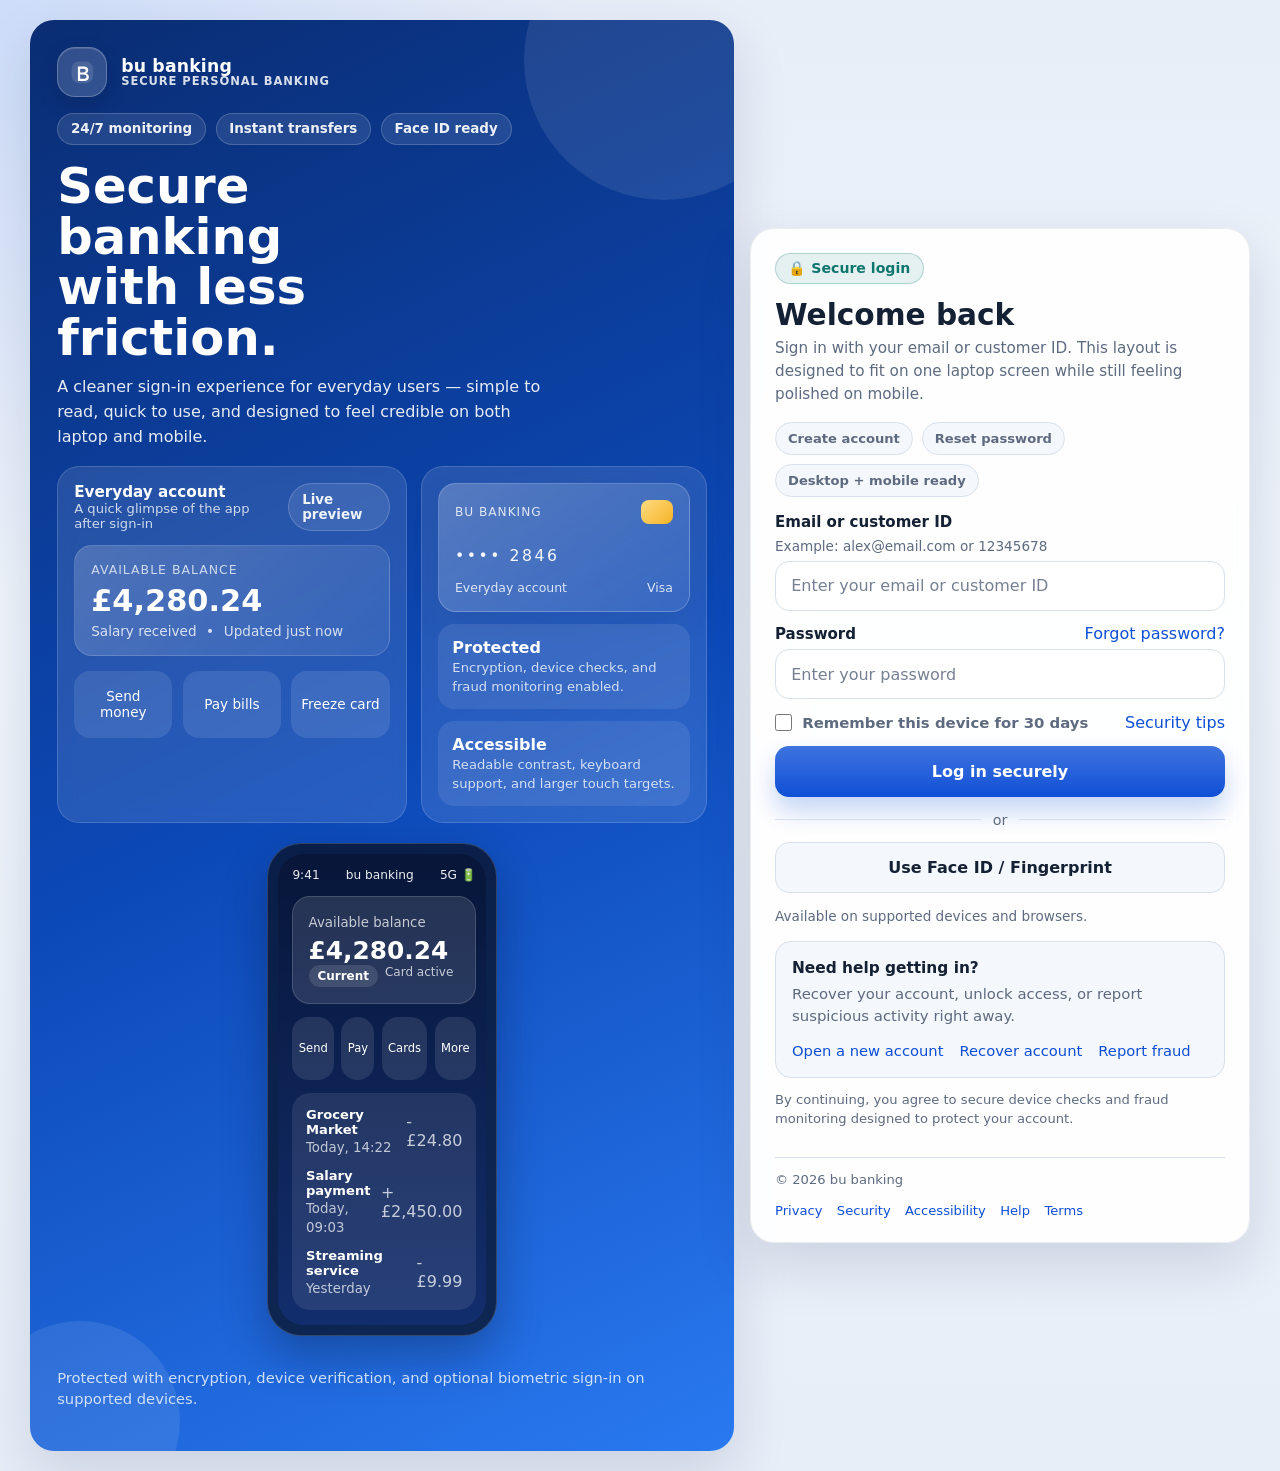
==== commit f6e728db: "Add mobile app showcase and footer links to auth pages" ====
--- a/banking-login.html
+++ b/banking-login.html
@@ -81,7 +81,7 @@
       box-shadow: var(--shadow);
       padding: 1.7rem;
       display: grid;
-      grid-template-rows: auto auto 1fr auto;
+      grid-template-rows: auto auto 1fr auto auto;
       gap: 1rem;
     }
     .hero::before, .hero::after {
@@ -91,9 +91,7 @@
     .hero::after { width: 200px; height: 200px; bottom: -70px; left: -50px; }
     .hero > * { position: relative; z-index: 1; }
 
-    .hero-topbar {
-      display: flex; justify-content: space-between; align-items: center; gap: 1rem; flex-wrap: wrap;
-    }
+    .hero-topbar { display: flex; justify-content: space-between; align-items: center; gap: 1rem; flex-wrap: wrap; }
     .brand { display: inline-flex; align-items: center; gap: 0.9rem; font-weight: 800; letter-spacing: 0.01em; font-size: 1.08rem; }
     .logo {
       width: 3.1rem; height: 3.1rem; border-radius: 18px; background: rgba(255,255,255,0.16); border: 1px solid rgba(255,255,255,0.24);
@@ -112,9 +110,7 @@
     .hero-copy h1 { margin: 0 0 0.75rem; font-size: clamp(2rem, 4vw, 3.1rem); line-height: 1.02; max-width: 9ch; }
     .hero-copy p { margin: 0; max-width: 50ch; color: rgba(255,255,255,0.9); font-size: 1rem; line-height: 1.55; }
 
-    .app-preview {
-      display: grid; grid-template-columns: 1.1fr 0.9fr; gap: 0.9rem; align-items: stretch;
-    }
+    .app-preview { display: grid; grid-template-columns: 1.1fr 0.9fr; gap: 0.9rem; align-items: stretch; }
     .preview-panel, .mini-side {
       background: rgba(255,255,255,0.11); border: 1px solid rgba(255,255,255,0.15); border-radius: 22px; backdrop-filter: blur(8px);
     }
@@ -144,6 +140,40 @@
     .mini-stat { padding: 0.85rem 0.9rem; border-radius: 16px; background: rgba(255,255,255,0.09); }
     .mini-stat strong { display: block; font-size: 1rem; }
     .mini-stat span { font-size: 0.82rem; color: rgba(255,255,255,0.78); }
+
+    .mobile-showcase {
+      display: flex; justify-content: center; align-items: center; margin-top: 0.25rem;
+    }
+    .phone {
+      width: 230px; border-radius: 34px; padding: 10px; background: rgba(8, 17, 35, 0.75); border: 1px solid rgba(255,255,255,0.16);
+      box-shadow: 0 20px 45px rgba(1, 8, 25, 0.28);
+    }
+    .phone-screen {
+      border-radius: 26px; overflow: hidden; padding: 0.9rem; background: linear-gradient(180deg, rgba(7,22,56,0.98), rgba(19,46,110,0.96)); min-height: 415px;
+      display: grid; gap: 0.85rem;
+    }
+    .phone-top {
+      display: flex; justify-content: space-between; align-items: center; font-size: 0.76rem; color: rgba(255,255,255,0.92);
+    }
+    .phone-balance {
+      padding: 0.95rem; border-radius: 18px; background: rgba(255,255,255,0.12); border: 1px solid rgba(255,255,255,0.14);
+    }
+    .phone-balance small, .phone-list span, .phone-chip-row span { color: rgba(255,255,255,0.74); }
+    .phone-balance strong { display: block; font-size: 1.55rem; margin-top: 0.3rem; }
+    .phone-chip-row { display: flex; gap: 0.45rem; flex-wrap: wrap; font-size: 0.75rem; }
+    .phone-chip-row b {
+      font-weight: 700; color: white; background: rgba(255,255,255,0.12); border-radius: 999px; padding: 0.28rem 0.55rem;
+    }
+    .phone-actions { display: grid; grid-template-columns: repeat(4, 1fr); gap: 0.45rem; }
+    .phone-actions div {
+      min-height: 3.9rem; border-radius: 16px; background: rgba(255,255,255,0.1); display: grid; place-items: center; text-align: center; font-size: 0.72rem; padding: 0.4rem;
+    }
+    .phone-list {
+      padding: 0.85rem; border-radius: 18px; background: rgba(255,255,255,0.09); display: grid; gap: 0.75rem;
+    }
+    .phone-item { display: flex; justify-content: space-between; align-items: center; gap: 0.6rem; }
+    .phone-item strong { display: block; font-size: 0.82rem; }
+    .phone-item small { color: rgba(255,255,255,0.72); }
 
     .hero-note { color: rgba(255,255,255,0.78); font-size: 0.92rem; line-height: 1.45; }
 
@@ -189,6 +219,11 @@
     .sub-links { display: flex; flex-wrap: wrap; gap: 0.8rem 1rem; margin-top: 0.8rem; font-size: 0.92rem; }
     .legal { margin-top: 0.85rem; color: var(--muted); font-size: 0.82rem; line-height: 1.4; }
 
+    .site-footer {
+      margin-top: 1rem; display: flex; justify-content: space-between; gap: 1rem; flex-wrap: wrap; color: var(--muted); font-size: 0.82rem; border-top: 1px solid var(--border); padding-top: 0.9rem;
+    }
+    .footer-links { display: flex; gap: 0.9rem; flex-wrap: wrap; }
+
     @media (max-width: 1100px) {
       .shell { grid-template-columns: 1fr 460px; }
       .app-preview { grid-template-columns: 1fr; }
@@ -204,9 +239,11 @@
       .hero-copy h1 { max-width: none; font-size: 1.95rem; }
       .hero-copy p { font-size: 0.96rem; }
       .quick-actions { grid-template-columns: 1fr 1fr 1fr; }
+      .phone { width: min(100%, 250px); }
       .card h2 { font-size: 1.6rem; }
       input, .btn { min-height: 3.45rem; }
-      .sub-links { flex-direction: column; gap: 0.55rem; }
+      .sub-links, .footer-links { flex-direction: column; gap: 0.55rem; }
+      .site-footer { flex-direction: column; }
     }
   </style>
 </head>
@@ -280,6 +317,55 @@
           </div>
         </div>
 
+        <div class="mobile-showcase" aria-label="Mobile banking app concept preview">
+          <div class="phone">
+            <div class="phone-screen">
+              <div class="phone-top">
+                <span>9:41</span>
+                <span>bu banking</span>
+                <span>5G 🔋</span>
+              </div>
+              <div class="phone-balance">
+                <small>Available balance</small>
+                <strong>£4,280.24</strong>
+                <div class="phone-chip-row">
+                  <b>Current</b>
+                  <span>Card active</span>
+                </div>
+              </div>
+              <div class="phone-actions">
+                <div>Send</div>
+                <div>Pay</div>
+                <div>Cards</div>
+                <div>More</div>
+              </div>
+              <div class="phone-list">
+                <div class="phone-item">
+                  <div>
+                    <strong>Grocery Market</strong>
+                    <small>Today, 14:22</small>
+                  </div>
+                  <span>-£24.80</span>
+                </div>
+                <div class="phone-item">
+                  <div>
+                    <strong>Salary payment</strong>
+                    <small>Today, 09:03</small>
+                  </div>
+                  <span>+£2,450.00</span>
+                </div>
+                <div class="phone-item">
+                  <div>
+                    <strong>Streaming service</strong>
+                    <small>Yesterday</small>
+                  </div>
+                  <span>-£9.99</span>
+                </div>
+              </div>
+            </div>
+          </div>
+        </div>
+
         <p class="hero-note">Protected with encryption, device verification, and optional biometric sign-in on supported devices.</p>
       </section>
 
@@ -334,6 +420,17 @@
           </div>
 
           <p class="legal">By continuing, you agree to secure device checks and fraud monitoring designed to protect your account.</p>
+
+          <footer class="site-footer" aria-label="Footer links">
+            <span>© 2026 bu banking</span>
+            <div class="footer-links">
+              <a href="#">Privacy</a>
+              <a href="#">Security</a>
+              <a href="#">Accessibility</a>
+              <a href="#">Help</a>
+              <a href="#">Terms</a>
+            </div>
+          </footer>
         </div>
       </section>
     </div>
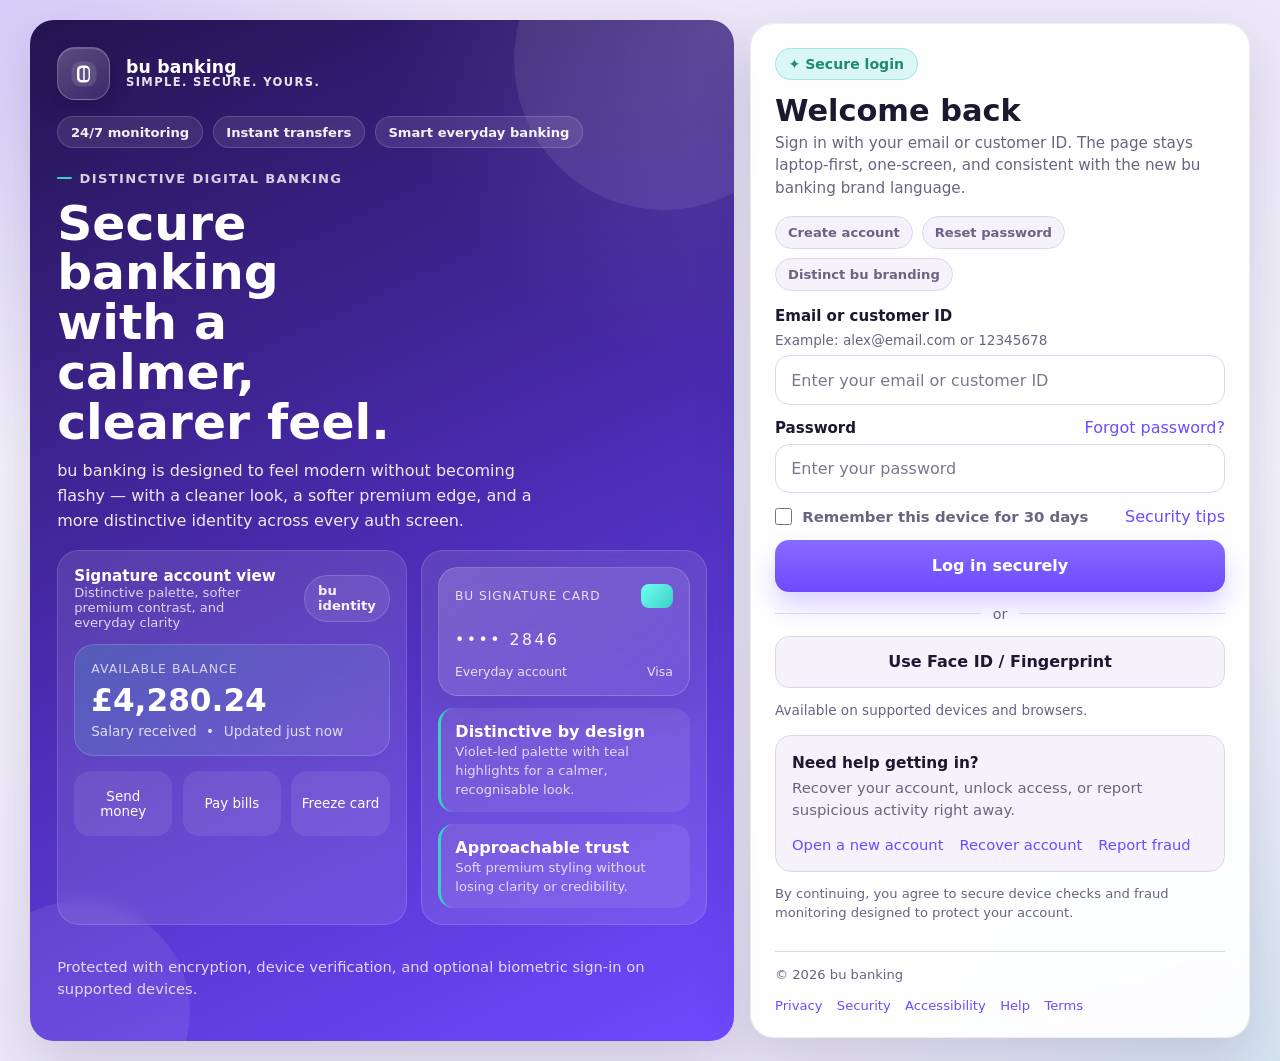
==== commit 2ccb62eb: "Apply distinct bu banking branding across auth pages" ====
--- a/banking-login.html
+++ b/banking-login.html
@@ -7,43 +7,47 @@
   <style>
     :root {
       color-scheme: light dark;
-      --bg: #eff4fb;
-      --bg-2: #e8eef8;
+      --bg: #f4f2fb;
+      --bg-2: #ece8f8;
       --panel: rgba(255, 255, 255, 0.92);
       --panel-solid: #ffffff;
-      --panel-muted: #f4f7fb;
-      --text: #142033;
-      --muted: #5e6a7f;
-      --border: #d7e0eb;
-      --primary: #0d4fd6;
-      --primary-hover: #0a3faa;
+      --panel-muted: #f6f2fb;
+      --text: #1d1830;
+      --muted: #6a6480;
+      --border: #ddd5ec;
+      --primary: #6d4aff;
+      --primary-hover: #5737df;
       --focus: #ffbf47;
-      --success: #0f766e;
-      --hero-start: #0a2d73;
-      --hero-mid: #0c49b8;
-      --hero-end: #2a79f0;
-      --shadow: 0 22px 56px rgba(12, 32, 77, 0.14);
-      --shadow-soft: 0 12px 30px rgba(12, 32, 77, 0.08);
+      --success: #1d8b72;
+      --accent: #39d0c6;
+      --accent-soft: #d8fbf5;
+      --hero-start: #23144f;
+      --hero-mid: #4c2cb4;
+      --hero-end: #6d4aff;
+      --shadow: 0 22px 56px rgba(38, 23, 82, 0.16);
+      --shadow-soft: 0 12px 30px rgba(38, 23, 82, 0.09);
       --radius: 24px;
     }
 
     @media (prefers-color-scheme: dark) {
       :root {
-        --bg: #09111f;
-        --bg-2: #0d1728;
-        --panel: rgba(10, 18, 32, 0.86);
-        --panel-solid: #0f1b31;
-        --panel-muted: #122038;
-        --text: #f3f7ff;
-        --muted: #b2bfd3;
-        --border: #25334d;
-        --primary: #5a8fff;
-        --primary-hover: #7ca6ff;
-        --success: #5fd0b7;
-        --hero-start: #061b46;
-        --hero-mid: #0b347f;
-        --hero-end: #1659cf;
-        --shadow: 0 22px 56px rgba(0, 0, 0, 0.38);
+        --bg: #0b0915;
+        --bg-2: #120f21;
+        --panel: rgba(17, 14, 31, 0.88);
+        --panel-solid: #171328;
+        --panel-muted: #1d1830;
+        --text: #f7f4ff;
+        --muted: #beb6d6;
+        --border: #31294a;
+        --primary: #9a86ff;
+        --primary-hover: #b09dff;
+        --success: #63dfc8;
+        --accent: #57e6da;
+        --accent-soft: rgba(87,230,218,0.12);
+        --hero-start: #11092b;
+        --hero-mid: #2a1773;
+        --hero-end: #5c35df;
+        --shadow: 0 22px 56px rgba(0, 0, 0, 0.42);
         --shadow-soft: 0 12px 30px rgba(0, 0, 0, 0.26);
       }
     }
@@ -54,7 +58,8 @@
       margin: 0;
       font-family: Inter, system-ui, -apple-system, BlinkMacSystemFont, "Segoe UI", sans-serif;
       background:
-        radial-gradient(circle at top left, rgba(110, 159, 255, 0.22) 0, transparent 30%),
+        radial-gradient(circle at top left, rgba(109, 74, 255, 0.18) 0, transparent 28%),
+        radial-gradient(circle at bottom right, rgba(57, 208, 198, 0.12) 0, transparent 26%),
         linear-gradient(180deg, var(--bg-2) 0%, var(--bg) 44%, var(--bg-2) 100%);
       color: var(--text);
       min-height: 100vh;
@@ -76,120 +81,101 @@
 
     .hero {
       position: relative;
-      background: linear-gradient(155deg, var(--hero-start) 0%, var(--hero-mid) 52%, var(--hero-end) 100%);
+      background:
+        radial-gradient(circle at top right, rgba(255,255,255,0.12), transparent 28%),
+        linear-gradient(155deg, var(--hero-start) 0%, var(--hero-mid) 52%, var(--hero-end) 100%);
       color: white;
       box-shadow: var(--shadow);
       padding: 1.7rem;
       display: grid;
-      grid-template-rows: auto auto 1fr auto auto;
+      grid-template-rows: auto auto 1fr auto;
       gap: 1rem;
     }
     .hero::before, .hero::after {
-      content: ""; position: absolute; border-radius: 999px; background: rgba(255,255,255,0.09); z-index: 0;
-    }
-    .hero::before { width: 280px; height: 280px; top: -100px; right: -70px; }
-    .hero::after { width: 200px; height: 200px; bottom: -70px; left: -50px; }
+      content: ""; position: absolute; border-radius: 999px; background: rgba(255,255,255,0.08); z-index: 0;
+    }
+    .hero::before { width: 300px; height: 300px; top: -110px; right: -80px; }
+    .hero::after { width: 220px; height: 220px; bottom: -80px; left: -60px; }
     .hero > * { position: relative; z-index: 1; }
 
     .hero-topbar { display: flex; justify-content: space-between; align-items: center; gap: 1rem; flex-wrap: wrap; }
-    .brand { display: inline-flex; align-items: center; gap: 0.9rem; font-weight: 800; letter-spacing: 0.01em; font-size: 1.08rem; }
+    .brand { display: inline-flex; align-items: center; gap: 1rem; font-weight: 800; letter-spacing: 0.01em; font-size: 1.08rem; }
     .logo {
-      width: 3.1rem; height: 3.1rem; border-radius: 18px; background: rgba(255,255,255,0.16); border: 1px solid rgba(255,255,255,0.24);
-      display: grid; place-items: center; box-shadow: inset 0 1px 0 rgba(255,255,255,0.14), 0 8px 20px rgba(2,12,38,0.16); flex: 0 0 auto;
-    }
-    .logo svg { width: 1.8rem; height: 1.8rem; display: block; }
-    .brand-text { display: flex; flex-direction: column; line-height: 1.05; }
-    .brand-text small { font-size: 0.72rem; font-weight: 600; opacity: 0.84; letter-spacing: 0.08em; text-transform: uppercase; }
+      width: 3.3rem; height: 3.3rem; border-radius: 18px; background: linear-gradient(145deg, rgba(255,255,255,0.24), rgba(255,255,255,0.08));
+      border: 1px solid rgba(255,255,255,0.24); display: grid; place-items: center; box-shadow: inset 0 1px 0 rgba(255,255,255,0.16), 0 10px 22px rgba(12, 6, 33, 0.2); flex: 0 0 auto;
+    }
+    .logo svg { width: 2rem; height: 2rem; display: block; }
+    .brand-text { display: flex; flex-direction: column; line-height: 1.02; }
+    .brand-text strong { font-size: 1.08rem; font-weight: 800; }
+    .brand-text small { font-size: 0.72rem; font-weight: 700; opacity: 0.88; letter-spacing: 0.12em; text-transform: uppercase; }
 
     .hero-actions { display: flex; gap: 0.6rem; flex-wrap: wrap; }
     .hero-pill {
-      padding: 0.48rem 0.8rem; border-radius: 999px; border: 1px solid rgba(255,255,255,0.18); background: rgba(255,255,255,0.1);
-      color: rgba(255,255,255,0.92); font-size: 0.84rem; font-weight: 600;
-    }
-
-    .hero-copy h1 { margin: 0 0 0.75rem; font-size: clamp(2rem, 4vw, 3.1rem); line-height: 1.02; max-width: 9ch; }
+      padding: 0.48rem 0.8rem; border-radius: 999px; border: 1px solid rgba(255,255,255,0.16); background: rgba(255,255,255,0.09);
+      color: rgba(255,255,255,0.94); font-size: 0.82rem; font-weight: 700;
+    }
+
+    .hero-copy h1 { margin: 0 0 0.75rem; font-size: clamp(2rem, 4vw, 3.05rem); line-height: 1.02; max-width: 10ch; }
     .hero-copy p { margin: 0; max-width: 50ch; color: rgba(255,255,255,0.9); font-size: 1rem; line-height: 1.55; }
-
-    .app-preview { display: grid; grid-template-columns: 1.1fr 0.9fr; gap: 0.9rem; align-items: stretch; }
+    .hero-copy .tagline {
+      display: inline-flex; align-items: center; gap: 0.5rem; margin-bottom: 0.8rem; font-size: 0.82rem; font-weight: 700; letter-spacing: 0.1em; text-transform: uppercase; color: rgba(255,255,255,0.8);
+    }
+    .hero-copy .tagline::before {
+      content: ""; width: 0.9rem; height: 0.14rem; border-radius: 99px; background: var(--accent);
+    }
+
+    .brand-motif {
+      display: grid; grid-template-columns: 1.1fr 0.9fr; gap: 0.9rem; align-items: stretch;
+    }
     .preview-panel, .mini-side {
-      background: rgba(255,255,255,0.11); border: 1px solid rgba(255,255,255,0.15); border-radius: 22px; backdrop-filter: blur(8px);
+      background: rgba(255,255,255,0.1); border: 1px solid rgba(255,255,255,0.14); border-radius: 22px; backdrop-filter: blur(8px);
     }
     .preview-panel { padding: 1rem; }
     .preview-head { display: flex; justify-content: space-between; gap: 1rem; align-items: center; margin-bottom: 0.9rem; }
     .preview-title { font-size: 0.95rem; font-weight: 700; }
     .preview-sub { color: rgba(255,255,255,0.78); font-size: 0.82rem; }
     .balance-card {
-      padding: 1rem; border-radius: 18px; background: linear-gradient(135deg, rgba(255,255,255,0.18), rgba(255,255,255,0.07)); border: 1px solid rgba(255,255,255,0.14); margin-bottom: 0.9rem;
+      padding: 1rem; border-radius: 20px; background: linear-gradient(135deg, rgba(57,208,198,0.2), rgba(255,255,255,0.08)); border: 1px solid rgba(255,255,255,0.15); margin-bottom: 0.9rem;
     }
     .balance-label { color: rgba(255,255,255,0.74); font-size: 0.78rem; text-transform: uppercase; letter-spacing: 0.08em; }
-    .balance-value { font-size: 1.9rem; font-weight: 800; margin: 0.35rem 0; }
+    .balance-value { font-size: 1.95rem; font-weight: 800; margin: 0.35rem 0; }
     .balance-meta { display: flex; gap: 0.6rem; flex-wrap: wrap; color: rgba(255,255,255,0.8); font-size: 0.85rem; }
     .quick-actions { display: grid; grid-template-columns: repeat(3, 1fr); gap: 0.65rem; }
     .quick-actions span {
-      display: grid; place-items: center; min-height: 4.2rem; padding: 0.6rem; border-radius: 16px; background: rgba(255,255,255,0.1); font-size: 0.85rem; text-align: center;
+      display: grid; place-items: center; min-height: 4.1rem; padding: 0.6rem; border-radius: 16px; background: rgba(255,255,255,0.08); font-size: 0.84rem; text-align: center;
     }
     .mini-side { padding: 1rem; display: grid; gap: 0.8rem; }
     .mini-card {
-      padding: 1rem; border-radius: 18px; background: linear-gradient(140deg, rgba(255,255,255,0.22), rgba(255,255,255,0.08)); border: 1px solid rgba(255,255,255,0.2); box-shadow: var(--shadow-soft);
+      padding: 1rem; border-radius: 20px; background: linear-gradient(145deg, rgba(255,255,255,0.16), rgba(255,255,255,0.05)); border: 1px solid rgba(255,255,255,0.16); box-shadow: var(--shadow-soft);
     }
     .mini-card-top, .mini-card-bottom { display: flex; justify-content: space-between; align-items: center; }
     .mini-card-top { margin-bottom: 1.4rem; font-size: 0.76rem; letter-spacing: 0.08em; text-transform: uppercase; color: rgba(255,255,255,0.82); }
-    .mini-chip { width: 2rem; height: 1.5rem; border-radius: 8px; background: linear-gradient(135deg, #ffdb82, #f5b326); }
+    .mini-chip { width: 2rem; height: 1.5rem; border-radius: 8px; background: linear-gradient(135deg, #73fff2, #39d0c6); }
     .mini-card-number { font-size: 0.98rem; letter-spacing: 0.16em; margin-bottom: 0.9rem; color: rgba(255,255,255,0.95); }
     .mini-card-bottom { font-size: 0.78rem; color: rgba(255,255,255,0.82); }
-    .mini-stat { padding: 0.85rem 0.9rem; border-radius: 16px; background: rgba(255,255,255,0.09); }
+    .mini-stat {
+      padding: 0.85rem 0.9rem; border-radius: 16px; background: rgba(255,255,255,0.08); border-left: 3px solid var(--accent);
+    }
     .mini-stat strong { display: block; font-size: 1rem; }
     .mini-stat span { font-size: 0.82rem; color: rgba(255,255,255,0.78); }
 
-    .mobile-showcase {
-      display: flex; justify-content: center; align-items: center; margin-top: 0.25rem;
-    }
-    .phone {
-      width: 230px; border-radius: 34px; padding: 10px; background: rgba(8, 17, 35, 0.75); border: 1px solid rgba(255,255,255,0.16);
-      box-shadow: 0 20px 45px rgba(1, 8, 25, 0.28);
-    }
-    .phone-screen {
-      border-radius: 26px; overflow: hidden; padding: 0.9rem; background: linear-gradient(180deg, rgba(7,22,56,0.98), rgba(19,46,110,0.96)); min-height: 415px;
-      display: grid; gap: 0.85rem;
-    }
-    .phone-top {
-      display: flex; justify-content: space-between; align-items: center; font-size: 0.76rem; color: rgba(255,255,255,0.92);
-    }
-    .phone-balance {
-      padding: 0.95rem; border-radius: 18px; background: rgba(255,255,255,0.12); border: 1px solid rgba(255,255,255,0.14);
-    }
-    .phone-balance small, .phone-list span, .phone-chip-row span { color: rgba(255,255,255,0.74); }
-    .phone-balance strong { display: block; font-size: 1.55rem; margin-top: 0.3rem; }
-    .phone-chip-row { display: flex; gap: 0.45rem; flex-wrap: wrap; font-size: 0.75rem; }
-    .phone-chip-row b {
-      font-weight: 700; color: white; background: rgba(255,255,255,0.12); border-radius: 999px; padding: 0.28rem 0.55rem;
-    }
-    .phone-actions { display: grid; grid-template-columns: repeat(4, 1fr); gap: 0.45rem; }
-    .phone-actions div {
-      min-height: 3.9rem; border-radius: 16px; background: rgba(255,255,255,0.1); display: grid; place-items: center; text-align: center; font-size: 0.72rem; padding: 0.4rem;
-    }
-    .phone-list {
-      padding: 0.85rem; border-radius: 18px; background: rgba(255,255,255,0.09); display: grid; gap: 0.75rem;
-    }
-    .phone-item { display: flex; justify-content: space-between; align-items: center; gap: 0.6rem; }
-    .phone-item strong { display: block; font-size: 0.82rem; }
-    .phone-item small { color: rgba(255,255,255,0.72); }
-
-    .hero-note { color: rgba(255,255,255,0.78); font-size: 0.92rem; line-height: 1.45; }
+    .hero-note { color: rgba(255,255,255,0.8); font-size: 0.92rem; line-height: 1.45; }
 
     .card-wrap { display: grid; place-items: center; }
     .card {
-      width: 100%; background: var(--panel); border: 1px solid color-mix(in srgb, var(--text) 8%, transparent); box-shadow: var(--shadow); backdrop-filter: blur(10px);
+      width: 100%; background: var(--panel); border: 1px solid color-mix(in srgb, var(--text) 7%, transparent); box-shadow: var(--shadow); backdrop-filter: blur(10px);
       padding: 1.5rem; display: grid; align-content: center;
     }
     .eyebrow {
-      display: inline-flex; align-items: center; gap: 0.5rem; color: var(--success); background: color-mix(in srgb, var(--success) 10%, transparent);
-      border: 1px solid color-mix(in srgb, var(--success) 24%, transparent); border-radius: 999px; padding: 0.42rem 0.78rem; font-size: 0.88rem; font-weight: 700; width: fit-content;
-    }
-    .card h2 { margin: 0.95rem 0 0.35rem; font-size: 1.85rem; line-height: 1.1; }
+      display: inline-flex; align-items: center; gap: 0.5rem; color: var(--success); background: color-mix(in srgb, var(--accent) 18%, transparent);
+      border: 1px solid color-mix(in srgb, var(--accent) 36%, transparent); border-radius: 999px; padding: 0.42rem 0.78rem; font-size: 0.88rem; font-weight: 700; width: fit-content;
+    }
+    .card h2 { margin: 0.95rem 0 0.25rem; font-size: 1.9rem; line-height: 1.08; }
     .card-intro { margin: 0 0 1rem; color: var(--muted); line-height: 1.5; font-size: 0.95rem; }
     .shortcut-row { display: flex; gap: 0.55rem; flex-wrap: wrap; margin-bottom: 1rem; }
-    .shortcut { padding: 0.5rem 0.75rem; border-radius: 999px; background: var(--panel-muted); border: 1px solid var(--border); color: var(--muted); font-size: 0.82rem; font-weight: 700; }
+    .shortcut {
+      padding: 0.5rem 0.75rem; border-radius: 999px; background: var(--panel-muted); border: 1px solid var(--border); color: var(--muted); font-size: 0.82rem; font-weight: 700;
+    }
     form { display: grid; gap: 0.85rem; }
     .field { display: grid; gap: 0.38rem; }
     label { font-weight: 700; font-size: 0.94rem; }
@@ -198,8 +184,8 @@
       width: 100%; min-height: 3.1rem; border: 1px solid var(--border); border-radius: 14px; padding: 0.82rem 0.95rem; font: inherit; color: var(--text);
       background: var(--panel-solid); transition: border-color 120ms ease, box-shadow 120ms ease;
     }
-    input::placeholder { color: color-mix(in srgb, var(--muted) 85%, transparent); }
-    input:hover, input:focus-visible { border-color: color-mix(in srgb, var(--primary) 45%, white); box-shadow: 0 0 0 4px color-mix(in srgb, var(--primary) 14%, transparent); }
+    input::placeholder { color: color-mix(in srgb, var(--muted) 88%, transparent); }
+    input:hover, input:focus-visible { border-color: color-mix(in srgb, var(--primary) 40%, white); box-shadow: 0 0 0 4px color-mix(in srgb, var(--primary) 12%, transparent); }
     .inline-row { display: flex; justify-content: space-between; align-items: center; gap: 1rem; flex-wrap: wrap; }
     .check { display: inline-flex; align-items: center; gap: 0.65rem; color: var(--muted); font-size: 0.93rem; line-height: 1.35; }
     .check input { width: 1.05rem; height: 1.05rem; min-height: auto; margin: 0; accent-color: var(--primary); flex: 0 0 auto; box-shadow: none; }
@@ -207,8 +193,12 @@
       width: 100%; min-height: 3.2rem; border: 0; border-radius: 14px; font: inherit; font-weight: 800; cursor: pointer; transition: transform 120ms ease, background 120ms ease, box-shadow 120ms ease;
     }
     .btn:hover { transform: translateY(-1px); }
-    .btn-primary { background: linear-gradient(180deg, color-mix(in srgb, var(--primary) 80%, white) 0%, var(--primary) 100%); color: white; box-shadow: 0 14px 24px color-mix(in srgb, var(--primary) 24%, transparent); }
-    .btn-primary:hover { background: linear-gradient(180deg, color-mix(in srgb, var(--primary-hover) 75%, white) 0%, var(--primary-hover) 100%); }
+    .btn-primary {
+      background: linear-gradient(180deg, color-mix(in srgb, var(--primary) 82%, white) 0%, var(--primary) 100%); color: white; box-shadow: 0 14px 24px color-mix(in srgb, var(--primary) 24%, transparent);
+    }
+    .btn-primary:hover {
+      background: linear-gradient(180deg, color-mix(in srgb, var(--primary-hover) 78%, white) 0%, var(--primary-hover) 100%);
+    }
     .btn-secondary { background: var(--panel-muted); color: var(--text); border: 1px solid var(--border); }
     .or { display: grid; grid-template-columns: 1fr auto 1fr; gap: 0.75rem; align-items: center; color: var(--muted); font-size: 0.9rem; margin: 0.05rem 0; }
     .or::before, .or::after { content: ""; height: 1px; background: var(--border); }
@@ -226,7 +216,7 @@
 
     @media (max-width: 1100px) {
       .shell { grid-template-columns: 1fr 460px; }
-      .app-preview { grid-template-columns: 1fr; }
+      .brand-motif { grid-template-columns: 1fr; }
     }
     @media (max-width: 920px) {
       .page { padding: 0.85rem; }
@@ -239,7 +229,6 @@
       .hero-copy h1 { max-width: none; font-size: 1.95rem; }
       .hero-copy p { font-size: 0.96rem; }
       .quick-actions { grid-template-columns: 1fr 1fr 1fr; }
-      .phone { width: min(100%, 250px); }
       .card h2 { font-size: 1.6rem; }
       input, .btn { min-height: 3.45rem; }
       .sub-links, .footer-links { flex-direction: column; gap: 0.55rem; }
@@ -255,35 +244,36 @@
           <div class="brand" aria-label="bu banking">
             <div class="logo" aria-hidden="true">
               <svg viewBox="0 0 64 64" fill="none" xmlns="http://www.w3.org/2000/svg">
-                <rect x="8" y="8" width="48" height="48" rx="16" fill="white" fill-opacity="0.12"/>
-                <path d="M22 19H35.8C41.4 19 45 22.2 45 27.2C45 30.8 43 33.4 39.8 34.3C44 35.1 46.4 38 46.4 42C46.4 47.7 42.3 51 35.6 51H22V19ZM34.2 32.2C37.5 32.2 39.4 30.7 39.4 28C39.4 25.2 37.6 23.8 34.2 23.8H27V32.2H34.2ZM35 46.2C38.9 46.2 41 44.6 41 41.6C41 38.5 38.9 36.8 34.9 36.8H27V46.2H35Z" fill="white"/>
+                <rect x="7" y="7" width="50" height="50" rx="18" fill="white" fill-opacity="0.12"/>
+                <path d="M18 24.5C18 18.7 21.9 15 28.1 15H33.8C40.1 15 44 18.7 44 24.5V39.5C44 45.3 40.1 49 33.8 49H28.1C21.9 49 18 45.3 18 39.5V24.5ZM28.5 20.1C24.7 20.1 22.9 22 22.9 25.2V38.8C22.9 42.1 24.7 43.9 28.5 43.9H30.4V20.1H28.5ZM35.4 43.9C39.2 43.9 41.1 42.1 41.1 38.8V25.2C41.1 22 39.2 20.1 35.4 20.1H33.5V43.9H35.4Z" fill="white"/>
               </svg>
             </div>
             <div class="brand-text">
-              <span>bu banking</span>
-              <small>secure personal banking</small>
+              <strong>bu banking</strong>
+              <small>Simple. Secure. Yours.</small>
             </div>
           </div>
           <div class="hero-actions" aria-label="Product highlights">
             <span class="hero-pill">24/7 monitoring</span>
             <span class="hero-pill">Instant transfers</span>
-            <span class="hero-pill">Face ID ready</span>
+            <span class="hero-pill">Smart everyday banking</span>
           </div>
         </div>
 
         <div class="hero-copy">
-          <h1 id="welcome-heading">Secure banking with less friction.</h1>
-          <p>A cleaner sign-in experience for everyday users — simple to read, quick to use, and designed to feel credible on both laptop and mobile.</p>
+          <div class="tagline">Distinctive digital banking</div>
+          <h1 id="welcome-heading">Secure banking with a calmer, clearer feel.</h1>
+          <p>bu banking is designed to feel modern without becoming flashy — with a cleaner look, a softer premium edge, and a more distinctive identity across every auth screen.</p>
         </div>
 
-        <div class="app-preview" aria-label="Banking app preview">
+        <div class="brand-motif" aria-label="Brand preview">
           <div class="preview-panel">
             <div class="preview-head">
               <div>
-                <div class="preview-title">Everyday account</div>
-                <div class="preview-sub">A quick glimpse of the app after sign-in</div>
-              </div>
-              <div class="hero-pill">Live preview</div>
+                <div class="preview-title">Signature account view</div>
+                <div class="preview-sub">Distinctive palette, softer premium contrast, and everyday clarity</div>
+              </div>
+              <div class="hero-pill">bu identity</div>
             </div>
             <div class="balance-card">
               <div class="balance-label">Available balance</div>
@@ -303,7 +293,7 @@
           <div class="mini-side">
             <div class="mini-card" aria-hidden="true">
               <div class="mini-card-top">
-                <span>bu banking</span>
+                <span>bu signature card</span>
                 <span class="mini-chip"></span>
               </div>
               <div class="mini-card-number">•••• 2846</div>
@@ -312,57 +302,8 @@
                 <span>Visa</span>
               </div>
             </div>
-            <div class="mini-stat"><strong>Protected</strong><span>Encryption, device checks, and fraud monitoring enabled.</span></div>
-            <div class="mini-stat"><strong>Accessible</strong><span>Readable contrast, keyboard support, and larger touch targets.</span></div>
-          </div>
-        </div>
-
-        <div class="mobile-showcase" aria-label="Mobile banking app concept preview">
-          <div class="phone">
-            <div class="phone-screen">
-              <div class="phone-top">
-                <span>9:41</span>
-                <span>bu banking</span>
-                <span>5G 🔋</span>
-              </div>
-              <div class="phone-balance">
-                <small>Available balance</small>
-                <strong>£4,280.24</strong>
-                <div class="phone-chip-row">
-                  <b>Current</b>
-                  <span>Card active</span>
-                </div>
-              </div>
-              <div class="phone-actions">
-                <div>Send</div>
-                <div>Pay</div>
-                <div>Cards</div>
-                <div>More</div>
-              </div>
-              <div class="phone-list">
-                <div class="phone-item">
-                  <div>
-                    <strong>Grocery Market</strong>
-                    <small>Today, 14:22</small>
-                  </div>
-                  <span>-£24.80</span>
-                </div>
-                <div class="phone-item">
-                  <div>
-                    <strong>Salary payment</strong>
-                    <small>Today, 09:03</small>
-                  </div>
-                  <span>+£2,450.00</span>
-                </div>
-                <div class="phone-item">
-                  <div>
-                    <strong>Streaming service</strong>
-                    <small>Yesterday</small>
-                  </div>
-                  <span>-£9.99</span>
-                </div>
-              </div>
-            </div>
+            <div class="mini-stat"><strong>Distinctive by design</strong><span>Violet-led palette with teal highlights for a calmer, recognisable look.</span></div>
+            <div class="mini-stat"><strong>Approachable trust</strong><span>Soft premium styling without losing clarity or credibility.</span></div>
           </div>
         </div>
 
@@ -371,13 +312,13 @@
 
       <section class="card-wrap" aria-label="Login panel">
         <div class="card">
-          <span class="eyebrow" aria-label="Security notice">🔒 Secure login</span>
+          <span class="eyebrow" aria-label="Security notice">✦ Secure login</span>
           <h2>Welcome back</h2>
-          <p class="card-intro">Sign in with your email or customer ID. This layout is designed to fit on one laptop screen while still feeling polished on mobile.</p>
+          <p class="card-intro">Sign in with your email or customer ID. The page stays laptop-first, one-screen, and consistent with the new bu banking brand language.</p>
           <div class="shortcut-row" aria-label="Secondary actions">
             <a class="shortcut" href="signup.html">Create account</a>
             <a class="shortcut" href="forgot-password.html">Reset password</a>
-            <span class="shortcut">Desktop + mobile ready</span>
+            <span class="shortcut">Distinct bu branding</span>
           </div>
 
           <form action="#" method="post">
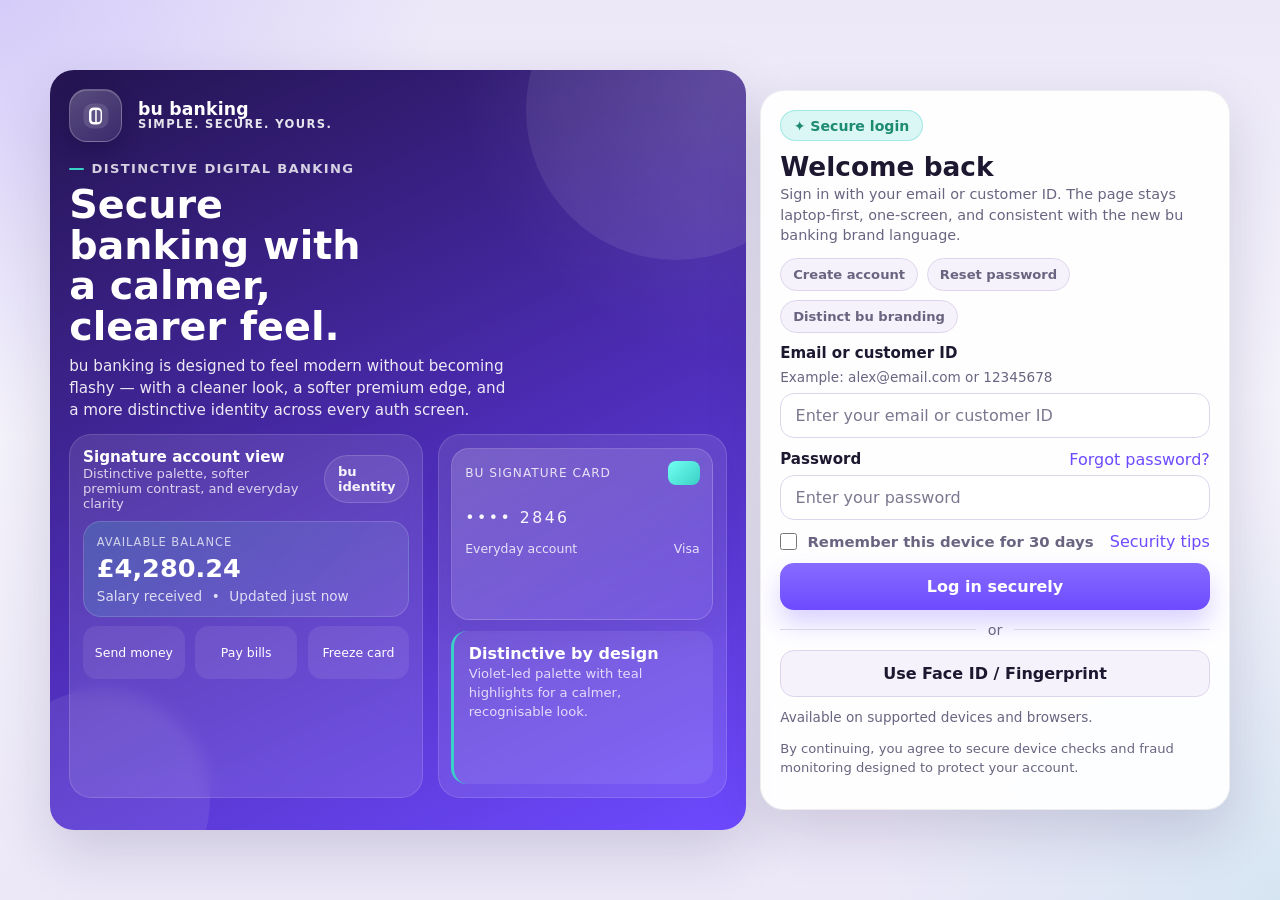
==== commit faf8d715: "Tighten auth layout for laptop screens" ====
--- a/banking-login.html
+++ b/banking-login.html
@@ -68,13 +68,13 @@
     a:hover { text-decoration: underline; }
     a:focus-visible, button:focus-visible, input:focus-visible { outline: 3px solid var(--focus); outline-offset: 3px; }
 
-    .page { min-height: 100vh; display: grid; place-items: center; padding: 1.25rem; }
+    .page { min-height: 100vh; display: grid; place-items: center; padding: 0.9rem; }
     .shell {
-      width: min(1220px, 100%);
-      min-height: min(92vh, 860px);
+      width: min(1180px, 100%);
+      min-height: min(88vh, 760px);
       display: grid;
-      grid-template-columns: 1.08fr minmax(420px, 500px);
-      gap: 1rem;
+      grid-template-columns: minmax(0, 1fr) minmax(390px, 470px);
+      gap: 0.85rem;
       align-items: stretch;
     }
     .hero, .card { border-radius: var(--radius); overflow: hidden; }
@@ -86,10 +86,10 @@
         linear-gradient(155deg, var(--hero-start) 0%, var(--hero-mid) 52%, var(--hero-end) 100%);
       color: white;
       box-shadow: var(--shadow);
-      padding: 1.7rem;
+      padding: 1.2rem;
       display: grid;
       grid-template-rows: auto auto 1fr auto;
-      gap: 1rem;
+      gap: 0.8rem;
     }
     .hero::before, .hero::after {
       content: ""; position: absolute; border-radius: 999px; background: rgba(255,255,255,0.08); z-index: 0;
@@ -115,8 +115,8 @@
       color: rgba(255,255,255,0.94); font-size: 0.82rem; font-weight: 700;
     }
 
-    .hero-copy h1 { margin: 0 0 0.75rem; font-size: clamp(2rem, 4vw, 3.05rem); line-height: 1.02; max-width: 10ch; }
-    .hero-copy p { margin: 0; max-width: 50ch; color: rgba(255,255,255,0.9); font-size: 1rem; line-height: 1.55; }
+    .hero-copy h1 { margin: 0 0 0.55rem; font-size: clamp(1.75rem, 3.1vw, 2.55rem); line-height: 1.02; max-width: 11ch; }
+    .hero-copy p { margin: 0; max-width: 46ch; color: rgba(255,255,255,0.9); font-size: 0.95rem; line-height: 1.45; }
     .hero-copy .tagline {
       display: inline-flex; align-items: center; gap: 0.5rem; margin-bottom: 0.8rem; font-size: 0.82rem; font-weight: 700; letter-spacing: 0.1em; text-transform: uppercase; color: rgba(255,255,255,0.8);
     }
@@ -130,23 +130,23 @@
     .preview-panel, .mini-side {
       background: rgba(255,255,255,0.1); border: 1px solid rgba(255,255,255,0.14); border-radius: 22px; backdrop-filter: blur(8px);
     }
-    .preview-panel { padding: 1rem; }
+    .preview-panel { padding: 0.8rem; }
     .preview-head { display: flex; justify-content: space-between; gap: 1rem; align-items: center; margin-bottom: 0.9rem; }
     .preview-title { font-size: 0.95rem; font-weight: 700; }
     .preview-sub { color: rgba(255,255,255,0.78); font-size: 0.82rem; }
     .balance-card {
-      padding: 1rem; border-radius: 20px; background: linear-gradient(135deg, rgba(57,208,198,0.2), rgba(255,255,255,0.08)); border: 1px solid rgba(255,255,255,0.15); margin-bottom: 0.9rem;
-    }
-    .balance-label { color: rgba(255,255,255,0.74); font-size: 0.78rem; text-transform: uppercase; letter-spacing: 0.08em; }
-    .balance-value { font-size: 1.95rem; font-weight: 800; margin: 0.35rem 0; }
+      padding: 0.8rem; border-radius: 18px; background: linear-gradient(135deg, rgba(57,208,198,0.2), rgba(255,255,255,0.08)); border: 1px solid rgba(255,255,255,0.15); margin-bottom: 0.75rem;
+    }
+    .balance-label { color: rgba(255,255,255,0.74); font-size: 0.72rem; text-transform: uppercase; letter-spacing: 0.08em; }
+    .balance-value { font-size: 1.6rem; font-weight: 800; margin: 0.28rem 0; }
     .balance-meta { display: flex; gap: 0.6rem; flex-wrap: wrap; color: rgba(255,255,255,0.8); font-size: 0.85rem; }
     .quick-actions { display: grid; grid-template-columns: repeat(3, 1fr); gap: 0.65rem; }
     .quick-actions span {
-      display: grid; place-items: center; min-height: 4.1rem; padding: 0.6rem; border-radius: 16px; background: rgba(255,255,255,0.08); font-size: 0.84rem; text-align: center;
-    }
-    .mini-side { padding: 1rem; display: grid; gap: 0.8rem; }
+      display: grid; place-items: center; min-height: 3.3rem; padding: 0.5rem; border-radius: 14px; background: rgba(255,255,255,0.08); font-size: 0.78rem; text-align: center;
+    }
+    .mini-side { padding: 0.8rem; display: grid; gap: 0.65rem; }
     .mini-card {
-      padding: 1rem; border-radius: 20px; background: linear-gradient(145deg, rgba(255,255,255,0.16), rgba(255,255,255,0.05)); border: 1px solid rgba(255,255,255,0.16); box-shadow: var(--shadow-soft);
+      padding: 0.8rem; border-radius: 18px; background: linear-gradient(145deg, rgba(255,255,255,0.16), rgba(255,255,255,0.05)); border: 1px solid rgba(255,255,255,0.16); box-shadow: var(--shadow-soft);
     }
     .mini-card-top, .mini-card-bottom { display: flex; justify-content: space-between; align-items: center; }
     .mini-card-top { margin-bottom: 1.4rem; font-size: 0.76rem; letter-spacing: 0.08em; text-transform: uppercase; color: rgba(255,255,255,0.82); }
@@ -164,24 +164,24 @@
     .card-wrap { display: grid; place-items: center; }
     .card {
       width: 100%; background: var(--panel); border: 1px solid color-mix(in srgb, var(--text) 7%, transparent); box-shadow: var(--shadow); backdrop-filter: blur(10px);
-      padding: 1.5rem; display: grid; align-content: center;
+      padding: 1.2rem; display: grid; align-content: center;
     }
     .eyebrow {
       display: inline-flex; align-items: center; gap: 0.5rem; color: var(--success); background: color-mix(in srgb, var(--accent) 18%, transparent);
       border: 1px solid color-mix(in srgb, var(--accent) 36%, transparent); border-radius: 999px; padding: 0.42rem 0.78rem; font-size: 0.88rem; font-weight: 700; width: fit-content;
     }
-    .card h2 { margin: 0.95rem 0 0.25rem; font-size: 1.9rem; line-height: 1.08; }
-    .card-intro { margin: 0 0 1rem; color: var(--muted); line-height: 1.5; font-size: 0.95rem; }
+    .card h2 { margin: 0.7rem 0 0.2rem; font-size: 1.65rem; line-height: 1.08; }
+    .card-intro { margin: 0 0 0.8rem; color: var(--muted); line-height: 1.42; font-size: 0.9rem; }
     .shortcut-row { display: flex; gap: 0.55rem; flex-wrap: wrap; margin-bottom: 1rem; }
     .shortcut {
       padding: 0.5rem 0.75rem; border-radius: 999px; background: var(--panel-muted); border: 1px solid var(--border); color: var(--muted); font-size: 0.82rem; font-weight: 700;
     }
-    form { display: grid; gap: 0.85rem; }
+    form { display: grid; gap: 0.7rem; }
     .field { display: grid; gap: 0.38rem; }
     label { font-weight: 700; font-size: 0.94rem; }
     .hint { color: var(--muted); font-size: 0.85rem; line-height: 1.35; }
     input {
-      width: 100%; min-height: 3.1rem; border: 1px solid var(--border); border-radius: 14px; padding: 0.82rem 0.95rem; font: inherit; color: var(--text);
+      width: 100%; min-height: 2.85rem; border: 1px solid var(--border); border-radius: 14px; padding: 0.72rem 0.9rem; font: inherit; color: var(--text);
       background: var(--panel-solid); transition: border-color 120ms ease, box-shadow 120ms ease;
     }
     input::placeholder { color: color-mix(in srgb, var(--muted) 88%, transparent); }
@@ -190,7 +190,7 @@
     .check { display: inline-flex; align-items: center; gap: 0.65rem; color: var(--muted); font-size: 0.93rem; line-height: 1.35; }
     .check input { width: 1.05rem; height: 1.05rem; min-height: auto; margin: 0; accent-color: var(--primary); flex: 0 0 auto; box-shadow: none; }
     .btn {
-      width: 100%; min-height: 3.2rem; border: 0; border-radius: 14px; font: inherit; font-weight: 800; cursor: pointer; transition: transform 120ms ease, background 120ms ease, box-shadow 120ms ease;
+      width: 100%; min-height: 2.95rem; border: 0; border-radius: 14px; font: inherit; font-weight: 800; cursor: pointer; transition: transform 120ms ease, background 120ms ease, box-shadow 120ms ease;
     }
     .btn:hover { transform: translateY(-1px); }
     .btn-primary {
@@ -203,7 +203,7 @@
     .or { display: grid; grid-template-columns: 1fr auto 1fr; gap: 0.75rem; align-items: center; color: var(--muted); font-size: 0.9rem; margin: 0.05rem 0; }
     .or::before, .or::after { content: ""; height: 1px; background: var(--border); }
     .support-box {
-      margin-top: 1rem; padding: 0.95rem 1rem; border-radius: 16px; background: var(--panel-muted); border: 1px solid var(--border); color: var(--muted); line-height: 1.45; font-size: 0.93rem;
+      margin-top: 0.8rem; padding: 0.8rem 0.9rem; border-radius: 16px; background: var(--panel-muted); border: 1px solid var(--border); color: var(--muted); line-height: 1.4; font-size: 0.88rem;
     }
     .support-box strong { display: block; margin-bottom: 0.28rem; color: var(--text); font-size: 0.96rem; }
     .sub-links { display: flex; flex-wrap: wrap; gap: 0.8rem 1rem; margin-top: 0.8rem; font-size: 0.92rem; }
@@ -215,8 +215,35 @@
     .footer-links { display: flex; gap: 0.9rem; flex-wrap: wrap; }
 
     @media (max-width: 1100px) {
-      .shell { grid-template-columns: 1fr 460px; }
+      .shell { grid-template-columns: 1fr 440px; }
       .brand-motif { grid-template-columns: 1fr; }
+    }
+    @media (max-height: 900px) and (min-width: 921px) {
+      .hero-actions,
+      .hero-note,
+      .mini-side .mini-stat:last-child,
+      .support-box,
+      .site-footer {
+        display: none;
+      }
+      .shortcut-row { margin-bottom: 0.7rem; }
+      .hero-copy .tagline { margin-bottom: 0.5rem; }
+      .preview-head { margin-bottom: 0.65rem; }
+      .balance-card { margin-bottom: 0.55rem; }
+    }
+    @media (max-height: 780px) and (min-width: 921px) {
+      .brand-motif {
+        grid-template-columns: 1fr;
+      }
+      .mini-side {
+        display: none;
+      }
+      .hero-copy p,
+      .card-intro,
+      .legal,
+      .hint {
+        font-size: 0.84rem;
+      }
     }
     @media (max-width: 920px) {
       .page { padding: 0.85rem; }
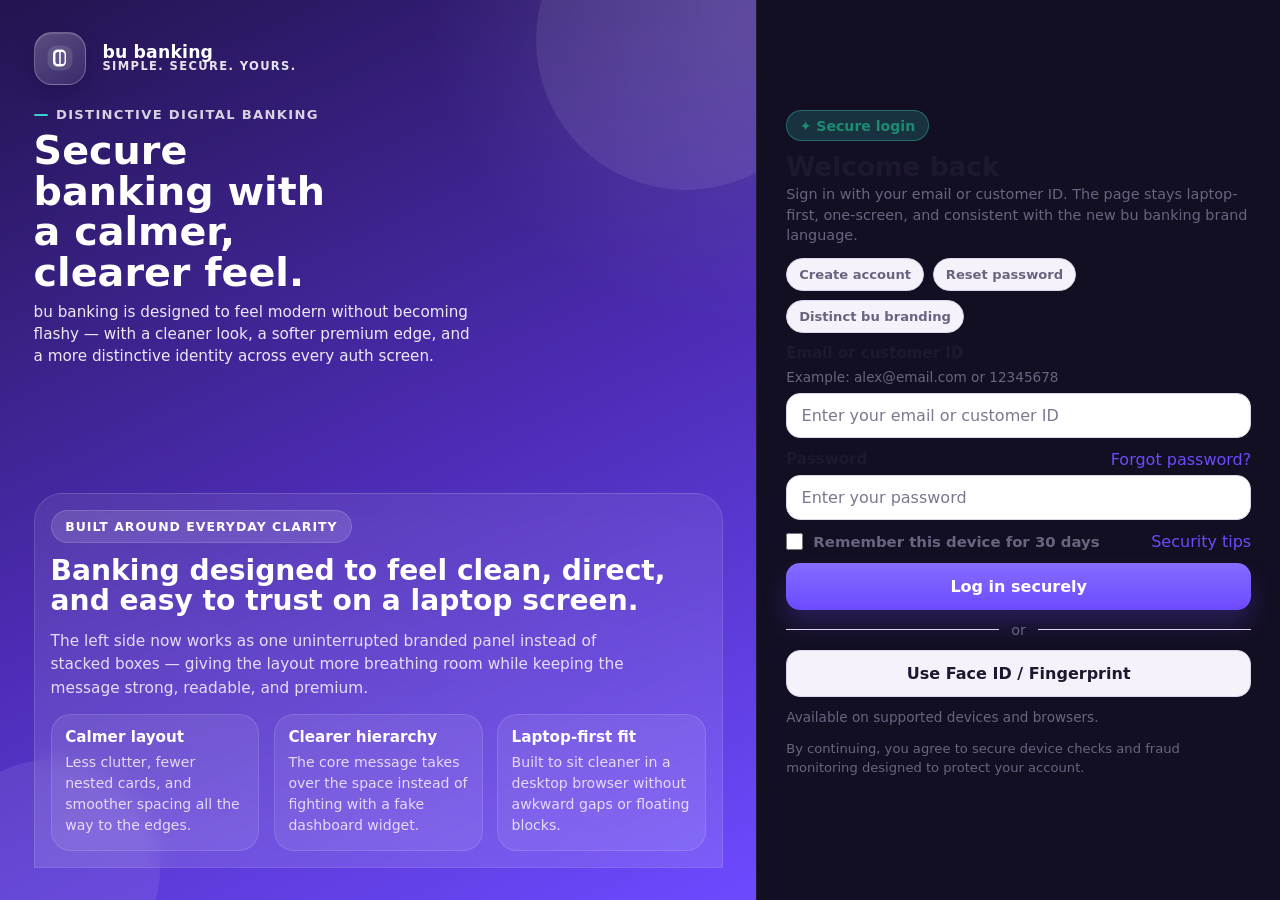
==== commit 9cfecbfa: "Simplify hero panel and remove boxy gaps" ====
--- a/banking-login.html
+++ b/banking-login.html
@@ -68,16 +68,16 @@
     a:hover { text-decoration: underline; }
     a:focus-visible, button:focus-visible, input:focus-visible { outline: 3px solid var(--focus); outline-offset: 3px; }
 
-    .page { min-height: 100vh; display: grid; place-items: center; padding: 0.9rem; }
+    .page { min-height: 100vh; display: grid; place-items: stretch; padding: 0; }
     .shell {
-      width: min(1180px, 100%);
-      min-height: min(88vh, 760px);
+      width: min(100vw, 100%);
+      min-height: 100vh;
       display: grid;
-      grid-template-columns: minmax(0, 1fr) minmax(390px, 470px);
-      gap: 0.85rem;
+      grid-template-columns: minmax(0, 1.3fr) minmax(390px, 0.9fr);
+      gap: 0;
       align-items: stretch;
     }
-    .hero, .card { border-radius: var(--radius); overflow: hidden; }
+    .hero, .card { border-radius: 0; overflow: hidden; }
 
     .hero {
       position: relative;
@@ -85,11 +85,11 @@
         radial-gradient(circle at top right, rgba(255,255,255,0.12), transparent 28%),
         linear-gradient(155deg, var(--hero-start) 0%, var(--hero-mid) 52%, var(--hero-end) 100%);
       color: white;
-      box-shadow: var(--shadow);
-      padding: 1.2rem;
+      box-shadow: none;
+      padding: 2rem 2.1rem;
       display: grid;
-      grid-template-rows: auto auto 1fr auto;
-      gap: 0.8rem;
+      grid-template-rows: auto auto 1fr;
+      gap: 1rem;
     }
     .hero::before, .hero::after {
       content: ""; position: absolute; border-radius: 999px; background: rgba(255,255,255,0.08); z-index: 0;
@@ -125,46 +125,78 @@
     }
 
     .brand-motif {
-      display: grid; grid-template-columns: 1.1fr 0.9fr; gap: 0.9rem; align-items: stretch;
-    }
-    .preview-panel, .mini-side {
-      background: rgba(255,255,255,0.1); border: 1px solid rgba(255,255,255,0.14); border-radius: 22px; backdrop-filter: blur(8px);
-    }
-    .preview-panel { padding: 0.8rem; }
-    .preview-head { display: flex; justify-content: space-between; gap: 1rem; align-items: center; margin-bottom: 0.9rem; }
-    .preview-title { font-size: 0.95rem; font-weight: 700; }
-    .preview-sub { color: rgba(255,255,255,0.78); font-size: 0.82rem; }
-    .balance-card {
-      padding: 0.8rem; border-radius: 18px; background: linear-gradient(135deg, rgba(57,208,198,0.2), rgba(255,255,255,0.08)); border: 1px solid rgba(255,255,255,0.15); margin-bottom: 0.75rem;
-    }
-    .balance-label { color: rgba(255,255,255,0.74); font-size: 0.72rem; text-transform: uppercase; letter-spacing: 0.08em; }
-    .balance-value { font-size: 1.6rem; font-weight: 800; margin: 0.28rem 0; }
-    .balance-meta { display: flex; gap: 0.6rem; flex-wrap: wrap; color: rgba(255,255,255,0.8); font-size: 0.85rem; }
-    .quick-actions { display: grid; grid-template-columns: repeat(3, 1fr); gap: 0.65rem; }
-    .quick-actions span {
-      display: grid; place-items: center; min-height: 3.3rem; padding: 0.5rem; border-radius: 14px; background: rgba(255,255,255,0.08); font-size: 0.78rem; text-align: center;
-    }
-    .mini-side { padding: 0.8rem; display: grid; gap: 0.65rem; }
-    .mini-card {
-      padding: 0.8rem; border-radius: 18px; background: linear-gradient(145deg, rgba(255,255,255,0.16), rgba(255,255,255,0.05)); border: 1px solid rgba(255,255,255,0.16); box-shadow: var(--shadow-soft);
-    }
-    .mini-card-top, .mini-card-bottom { display: flex; justify-content: space-between; align-items: center; }
-    .mini-card-top { margin-bottom: 1.4rem; font-size: 0.76rem; letter-spacing: 0.08em; text-transform: uppercase; color: rgba(255,255,255,0.82); }
-    .mini-chip { width: 2rem; height: 1.5rem; border-radius: 8px; background: linear-gradient(135deg, #73fff2, #39d0c6); }
-    .mini-card-number { font-size: 0.98rem; letter-spacing: 0.16em; margin-bottom: 0.9rem; color: rgba(255,255,255,0.95); }
-    .mini-card-bottom { font-size: 0.78rem; color: rgba(255,255,255,0.82); }
-    .mini-stat {
-      padding: 0.85rem 0.9rem; border-radius: 16px; background: rgba(255,255,255,0.08); border-left: 3px solid var(--accent);
-    }
-    .mini-stat strong { display: block; font-size: 1rem; }
-    .mini-stat span { font-size: 0.82rem; color: rgba(255,255,255,0.78); }
-
-    .hero-note { color: rgba(255,255,255,0.8); font-size: 0.92rem; line-height: 1.45; }
-
-    .card-wrap { display: grid; place-items: center; }
+      display: block;
+      margin-top: auto;
+    }
+    .preview-panel {
+      min-height: 100%;
+      display: grid;
+      align-content: stretch;
+      gap: 1rem;
+      padding: 1.25rem;
+      background: linear-gradient(180deg, rgba(255,255,255,0.08), rgba(255,255,255,0.12));
+      border: 1px solid rgba(255,255,255,0.12);
+      border-radius: 28px 28px 0 0;
+      backdrop-filter: blur(10px);
+    }
+    .preview-copy {
+      max-width: 44rem;
+      display: grid;
+      gap: 0.8rem;
+    }
+    .preview-kicker {
+      display: inline-flex;
+      width: fit-content;
+      align-items: center;
+      gap: 0.45rem;
+      padding: 0.5rem 0.85rem;
+      border-radius: 999px;
+      background: rgba(255,255,255,0.12);
+      border: 1px solid rgba(255,255,255,0.14);
+      font-size: 0.78rem;
+      font-weight: 700;
+      letter-spacing: 0.08em;
+      text-transform: uppercase;
+    }
+    .preview-copy h3 {
+      margin: 0;
+      font-size: clamp(1.4rem, 2.2vw, 2rem);
+      line-height: 1.08;
+    }
+    .preview-copy p {
+      margin: 0;
+      max-width: 38rem;
+      color: rgba(255,255,255,0.82);
+      font-size: 0.96rem;
+      line-height: 1.55;
+    }
+    .feature-grid {
+      display: grid;
+      grid-template-columns: repeat(3, minmax(0, 1fr));
+      gap: 0.9rem;
+    }
+    .feature-card {
+      min-height: 100%;
+      padding: 1rem;
+      border-radius: 20px;
+      background: rgba(255,255,255,0.08);
+      border: 1px solid rgba(255,255,255,0.12);
+    }
+    .feature-card strong {
+      display: block;
+      margin-bottom: 0.35rem;
+      font-size: 0.95rem;
+    }
+    .feature-card span {
+      color: rgba(255,255,255,0.78);
+      font-size: 0.88rem;
+      line-height: 1.5;
+    }
+
+    .card-wrap { display: grid; place-items: stretch; }
     .card {
-      width: 100%; background: var(--panel); border: 1px solid color-mix(in srgb, var(--text) 7%, transparent); box-shadow: var(--shadow); backdrop-filter: blur(10px);
-      padding: 1.2rem; display: grid; align-content: center;
+      width: 100%; background: #130f22; border-left: 1px solid rgba(255,255,255,0.06); box-shadow: none; backdrop-filter: blur(10px);
+      padding: 2rem 1.8rem; display: grid; align-content: center;
     }
     .eyebrow {
       display: inline-flex; align-items: center; gap: 0.5rem; color: var(--success); background: color-mix(in srgb, var(--accent) 18%, transparent);
@@ -215,47 +247,44 @@
     .footer-links { display: flex; gap: 0.9rem; flex-wrap: wrap; }
 
     @media (max-width: 1100px) {
-      .shell { grid-template-columns: 1fr 440px; }
-      .brand-motif { grid-template-columns: 1fr; }
+      .shell { grid-template-columns: 1fr 430px; }
+      .feature-grid { grid-template-columns: 1fr; }
     }
     @media (max-height: 900px) and (min-width: 921px) {
       .hero-actions,
-      .hero-note,
-      .mini-side .mini-stat:last-child,
       .support-box,
       .site-footer {
         display: none;
       }
       .shortcut-row { margin-bottom: 0.7rem; }
       .hero-copy .tagline { margin-bottom: 0.5rem; }
-      .preview-head { margin-bottom: 0.65rem; }
-      .balance-card { margin-bottom: 0.55rem; }
+      .preview-panel { padding: 1rem; gap: 0.8rem; }
+      .feature-card { padding: 0.85rem; }
     }
     @media (max-height: 780px) and (min-width: 921px) {
-      .brand-motif {
+      .feature-grid {
         grid-template-columns: 1fr;
-      }
-      .mini-side {
-        display: none;
       }
       .hero-copy p,
       .card-intro,
       .legal,
-      .hint {
+      .hint,
+      .preview-copy p,
+      .feature-card span {
         font-size: 0.84rem;
       }
     }
     @media (max-width: 920px) {
-      .page { padding: 0.85rem; }
       .shell { min-height: auto; grid-template-columns: 1fr; }
       .hero, .card { min-height: auto; }
+      .hero, .card { padding: 1.2rem; }
+      .preview-panel { border-radius: 22px; }
     }
     @media (max-width: 640px) {
-      .page { padding: 0.7rem; }
-      .hero, .card { padding: 1.15rem; border-radius: 20px; }
+      .hero, .card { padding: 1rem; }
       .hero-copy h1 { max-width: none; font-size: 1.95rem; }
       .hero-copy p { font-size: 0.96rem; }
-      .quick-actions { grid-template-columns: 1fr 1fr 1fr; }
+      .feature-grid { grid-template-columns: 1fr; }
       .card h2 { font-size: 1.6rem; }
       input, .btn { min-height: 3.45rem; }
       .sub-links, .footer-links { flex-direction: column; gap: 0.55rem; }
@@ -295,46 +324,27 @@
 
         <div class="brand-motif" aria-label="Brand preview">
           <div class="preview-panel">
-            <div class="preview-head">
-              <div>
-                <div class="preview-title">Signature account view</div>
-                <div class="preview-sub">Distinctive palette, softer premium contrast, and everyday clarity</div>
+            <div class="preview-copy">
+              <span class="preview-kicker">Built around everyday clarity</span>
+              <h3>Banking designed to feel clean, direct, and easy to trust on a laptop screen.</h3>
+              <p>The left side now works as one uninterrupted branded panel instead of stacked boxes — giving the layout more breathing room while keeping the message strong, readable, and premium.</p>
+            </div>
+            <div class="feature-grid">
+              <div class="feature-card">
+                <strong>Calmer layout</strong>
+                <span>Less clutter, fewer nested cards, and smoother spacing all the way to the edges.</span>
               </div>
-              <div class="hero-pill">bu identity</div>
-            </div>
-            <div class="balance-card">
-              <div class="balance-label">Available balance</div>
-              <div class="balance-value">£4,280.24</div>
-              <div class="balance-meta">
-                <span>Salary received</span>
-                <span>•</span>
-                <span>Updated just now</span>
+              <div class="feature-card">
+                <strong>Clearer hierarchy</strong>
+                <span>The core message takes over the space instead of fighting with a fake dashboard widget.</span>
               </div>
-            </div>
-            <div class="quick-actions">
-              <span>Send money</span>
-              <span>Pay bills</span>
-              <span>Freeze card</span>
-            </div>
-          </div>
-          <div class="mini-side">
-            <div class="mini-card" aria-hidden="true">
-              <div class="mini-card-top">
-                <span>bu signature card</span>
-                <span class="mini-chip"></span>
+              <div class="feature-card">
+                <strong>Laptop-first fit</strong>
+                <span>Built to sit cleaner in a desktop browser without awkward gaps or floating blocks.</span>
               </div>
-              <div class="mini-card-number">•••• 2846</div>
-              <div class="mini-card-bottom">
-                <span>Everyday account</span>
-                <span>Visa</span>
-              </div>
-            </div>
-            <div class="mini-stat"><strong>Distinctive by design</strong><span>Violet-led palette with teal highlights for a calmer, recognisable look.</span></div>
-            <div class="mini-stat"><strong>Approachable trust</strong><span>Soft premium styling without losing clarity or credibility.</span></div>
+            </div>
           </div>
         </div>
-
-        <p class="hero-note">Protected with encryption, device verification, and optional biometric sign-in on supported devices.</p>
       </section>
 
       <section class="card-wrap" aria-label="Login panel">
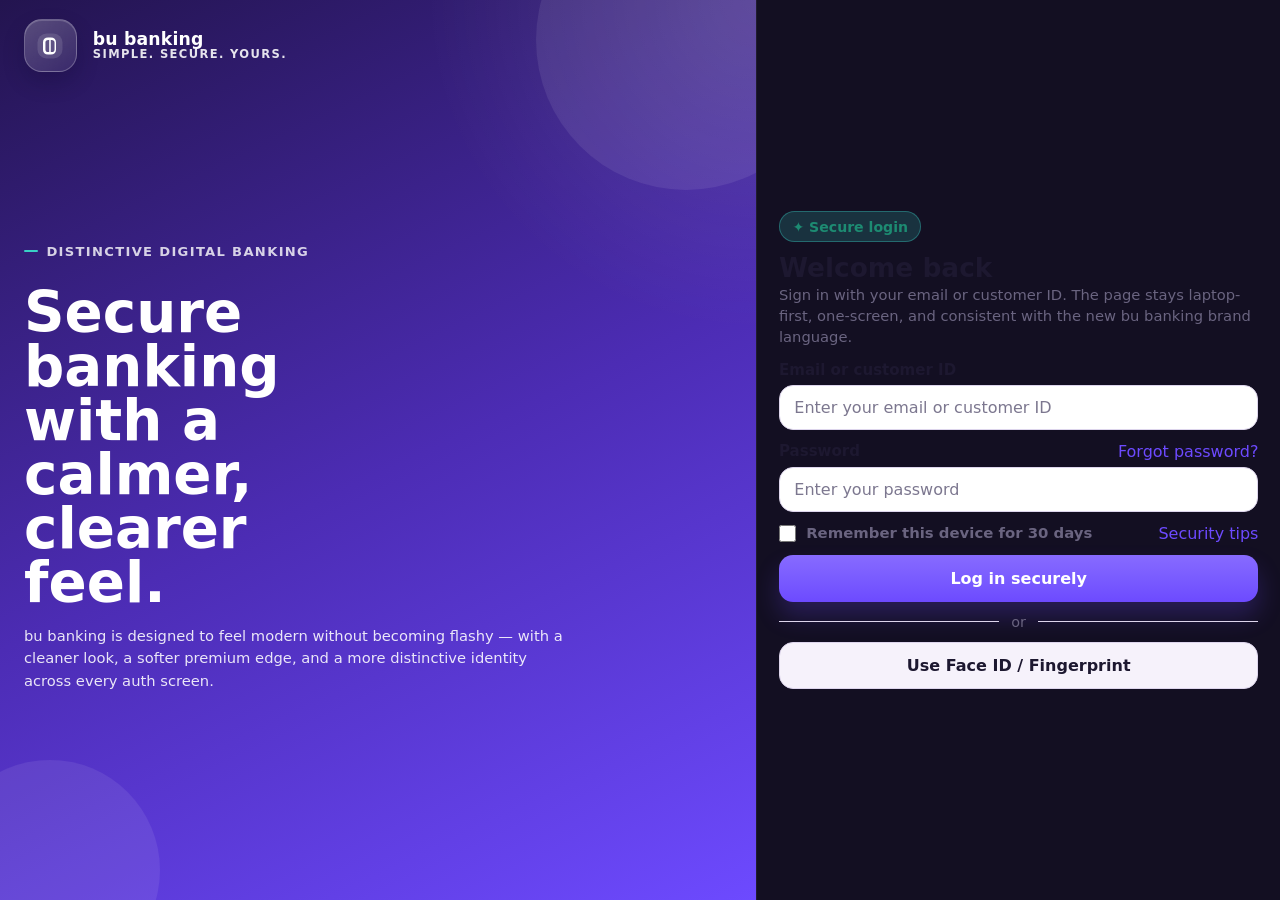
==== commit 81e4c8f6: "Refocus hero and remove lower promo block" ====
--- a/banking-login.html
+++ b/banking-login.html
@@ -86,10 +86,11 @@
         linear-gradient(155deg, var(--hero-start) 0%, var(--hero-mid) 52%, var(--hero-end) 100%);
       color: white;
       box-shadow: none;
-      padding: 2rem 2.1rem;
+      padding: 1.5rem 1.8rem;
       display: grid;
-      grid-template-rows: auto auto 1fr;
-      gap: 1rem;
+      grid-template-rows: auto 1fr;
+      gap: 0.5rem;
+      min-height: 100vh;
     }
     .hero::before, .hero::after {
       content: ""; position: absolute; border-radius: 999px; background: rgba(255,255,255,0.08); z-index: 0;
@@ -98,7 +99,7 @@
     .hero::after { width: 220px; height: 220px; bottom: -80px; left: -60px; }
     .hero > * { position: relative; z-index: 1; }
 
-    .hero-topbar { display: flex; justify-content: space-between; align-items: center; gap: 1rem; flex-wrap: wrap; }
+    .hero-topbar { display: flex; justify-content: flex-start; align-items: center; gap: 1rem; flex-wrap: wrap; }
     .brand { display: inline-flex; align-items: center; gap: 1rem; font-weight: 800; letter-spacing: 0.01em; font-size: 1.08rem; }
     .logo {
       width: 3.3rem; height: 3.3rem; border-radius: 18px; background: linear-gradient(145deg, rgba(255,255,255,0.24), rgba(255,255,255,0.08));
@@ -109,14 +110,16 @@
     .brand-text strong { font-size: 1.08rem; font-weight: 800; }
     .brand-text small { font-size: 0.72rem; font-weight: 700; opacity: 0.88; letter-spacing: 0.12em; text-transform: uppercase; }
 
-    .hero-actions { display: flex; gap: 0.6rem; flex-wrap: wrap; }
-    .hero-pill {
-      padding: 0.48rem 0.8rem; border-radius: 999px; border: 1px solid rgba(255,255,255,0.16); background: rgba(255,255,255,0.09);
-      color: rgba(255,255,255,0.94); font-size: 0.82rem; font-weight: 700;
-    }
-
-    .hero-copy h1 { margin: 0 0 0.55rem; font-size: clamp(1.75rem, 3.1vw, 2.55rem); line-height: 1.02; max-width: 11ch; }
-    .hero-copy p { margin: 0; max-width: 46ch; color: rgba(255,255,255,0.9); font-size: 0.95rem; line-height: 1.45; }
+    .hero-copy {
+      display: grid;
+      align-content: center;
+      justify-items: start;
+      gap: 0.9rem;
+      padding: 0 0 1rem;
+      max-width: 38rem;
+    }
+    .hero-copy h1 { margin: 0; font-size: clamp(2.6rem, 5.2vw, 5.25rem); line-height: 0.96; max-width: 8ch; }
+    .hero-copy p { margin: 0; max-width: 34rem; color: rgba(255,255,255,0.88); font-size: 1.05rem; line-height: 1.55; }
     .hero-copy .tagline {
       display: inline-flex; align-items: center; gap: 0.5rem; margin-bottom: 0.8rem; font-size: 0.82rem; font-weight: 700; letter-spacing: 0.1em; text-transform: uppercase; color: rgba(255,255,255,0.8);
     }
@@ -124,73 +127,8 @@
       content: ""; width: 0.9rem; height: 0.14rem; border-radius: 99px; background: var(--accent);
     }
 
-    .brand-motif {
-      display: block;
-      margin-top: auto;
-    }
-    .preview-panel {
-      min-height: 100%;
-      display: grid;
-      align-content: stretch;
-      gap: 1rem;
-      padding: 1.25rem;
-      background: linear-gradient(180deg, rgba(255,255,255,0.08), rgba(255,255,255,0.12));
-      border: 1px solid rgba(255,255,255,0.12);
-      border-radius: 28px 28px 0 0;
-      backdrop-filter: blur(10px);
-    }
-    .preview-copy {
-      max-width: 44rem;
-      display: grid;
-      gap: 0.8rem;
-    }
-    .preview-kicker {
-      display: inline-flex;
-      width: fit-content;
-      align-items: center;
-      gap: 0.45rem;
-      padding: 0.5rem 0.85rem;
-      border-radius: 999px;
-      background: rgba(255,255,255,0.12);
-      border: 1px solid rgba(255,255,255,0.14);
-      font-size: 0.78rem;
-      font-weight: 700;
-      letter-spacing: 0.08em;
-      text-transform: uppercase;
-    }
-    .preview-copy h3 {
-      margin: 0;
-      font-size: clamp(1.4rem, 2.2vw, 2rem);
-      line-height: 1.08;
-    }
-    .preview-copy p {
-      margin: 0;
-      max-width: 38rem;
-      color: rgba(255,255,255,0.82);
-      font-size: 0.96rem;
-      line-height: 1.55;
-    }
-    .feature-grid {
-      display: grid;
-      grid-template-columns: repeat(3, minmax(0, 1fr));
-      gap: 0.9rem;
-    }
-    .feature-card {
-      min-height: 100%;
-      padding: 1rem;
-      border-radius: 20px;
-      background: rgba(255,255,255,0.08);
-      border: 1px solid rgba(255,255,255,0.12);
-    }
-    .feature-card strong {
-      display: block;
-      margin-bottom: 0.35rem;
-      font-size: 0.95rem;
-    }
-    .feature-card span {
-      color: rgba(255,255,255,0.78);
-      font-size: 0.88rem;
-      line-height: 1.5;
+    .hero-spacer {
+      min-height: 0;
     }
 
     .card-wrap { display: grid; place-items: stretch; }
@@ -247,46 +185,57 @@
     .footer-links { display: flex; gap: 0.9rem; flex-wrap: wrap; }
 
     @media (max-width: 1100px) {
-      .shell { grid-template-columns: 1fr 430px; }
-      .feature-grid { grid-template-columns: 1fr; }
+      .shell { grid-template-columns: 1fr 420px; }
+      .hero-copy h1 { font-size: clamp(2.2rem, 4.6vw, 4.3rem); }
     }
     @media (max-height: 900px) and (min-width: 921px) {
-      .hero-actions,
       .support-box,
-      .site-footer {
+      .site-footer,
+      .legal,
+      .shortcut-row,
+      .hint {
         display: none;
       }
-      .shortcut-row { margin-bottom: 0.7rem; }
-      .hero-copy .tagline { margin-bottom: 0.5rem; }
-      .preview-panel { padding: 1rem; gap: 0.8rem; }
-      .feature-card { padding: 0.85rem; }
-    }
-    @media (max-height: 780px) and (min-width: 921px) {
-      .feature-grid {
-        grid-template-columns: 1fr;
+      .hero {
+        padding: 1.2rem 1.5rem;
+      }
+      .card {
+        padding: 1.4rem 1.35rem;
+      }
+      .hero-copy h1 {
+        font-size: clamp(2.1rem, 4.4vw, 4rem);
       }
       .hero-copy p,
-      .card-intro,
-      .legal,
-      .hint,
-      .preview-copy p,
-      .feature-card span {
-        font-size: 0.84rem;
+      .card-intro {
+        font-size: 0.92rem;
+      }
+    }
+    @media (max-height: 760px) and (min-width: 921px) {
+      .eyebrow,
+      .or,
+      .btn-secondary {
+        display: none;
+      }
+      .hero-copy .tagline {
+        margin-bottom: 0.35rem;
+      }
+      .hero-copy {
+        gap: 0.65rem;
       }
     }
     @media (max-width: 920px) {
       .shell { min-height: auto; grid-template-columns: 1fr; }
       .hero, .card { min-height: auto; }
       .hero, .card { padding: 1.2rem; }
-      .preview-panel { border-radius: 22px; }
+      .hero-copy { align-content: start; }
+      .hero-copy h1 { max-width: none; font-size: clamp(2.1rem, 9vw, 3.8rem); }
     }
     @media (max-width: 640px) {
       .hero, .card { padding: 1rem; }
-      .hero-copy h1 { max-width: none; font-size: 1.95rem; }
+      .hero-copy h1 { max-width: none; font-size: 2.4rem; }
       .hero-copy p { font-size: 0.96rem; }
-      .feature-grid { grid-template-columns: 1fr; }
       .card h2 { font-size: 1.6rem; }
-      input, .btn { min-height: 3.45rem; }
+      input, .btn { min-height: 3.2rem; }
       .sub-links, .footer-links { flex-direction: column; gap: 0.55rem; }
       .site-footer { flex-direction: column; }
     }
@@ -309,11 +258,6 @@
               <small>Simple. Secure. Yours.</small>
             </div>
           </div>
-          <div class="hero-actions" aria-label="Product highlights">
-            <span class="hero-pill">24/7 monitoring</span>
-            <span class="hero-pill">Instant transfers</span>
-            <span class="hero-pill">Smart everyday banking</span>
-          </div>
         </div>
 
         <div class="hero-copy">
@@ -322,29 +266,7 @@
           <p>bu banking is designed to feel modern without becoming flashy — with a cleaner look, a softer premium edge, and a more distinctive identity across every auth screen.</p>
         </div>
 
-        <div class="brand-motif" aria-label="Brand preview">
-          <div class="preview-panel">
-            <div class="preview-copy">
-              <span class="preview-kicker">Built around everyday clarity</span>
-              <h3>Banking designed to feel clean, direct, and easy to trust on a laptop screen.</h3>
-              <p>The left side now works as one uninterrupted branded panel instead of stacked boxes — giving the layout more breathing room while keeping the message strong, readable, and premium.</p>
-            </div>
-            <div class="feature-grid">
-              <div class="feature-card">
-                <strong>Calmer layout</strong>
-                <span>Less clutter, fewer nested cards, and smoother spacing all the way to the edges.</span>
-              </div>
-              <div class="feature-card">
-                <strong>Clearer hierarchy</strong>
-                <span>The core message takes over the space instead of fighting with a fake dashboard widget.</span>
-              </div>
-              <div class="feature-card">
-                <strong>Laptop-first fit</strong>
-                <span>Built to sit cleaner in a desktop browser without awkward gaps or floating blocks.</span>
-              </div>
-            </div>
-          </div>
-        </div>
+        <div class="hero-spacer" aria-hidden="true"></div>
       </section>
 
       <section class="card-wrap" aria-label="Login panel">
